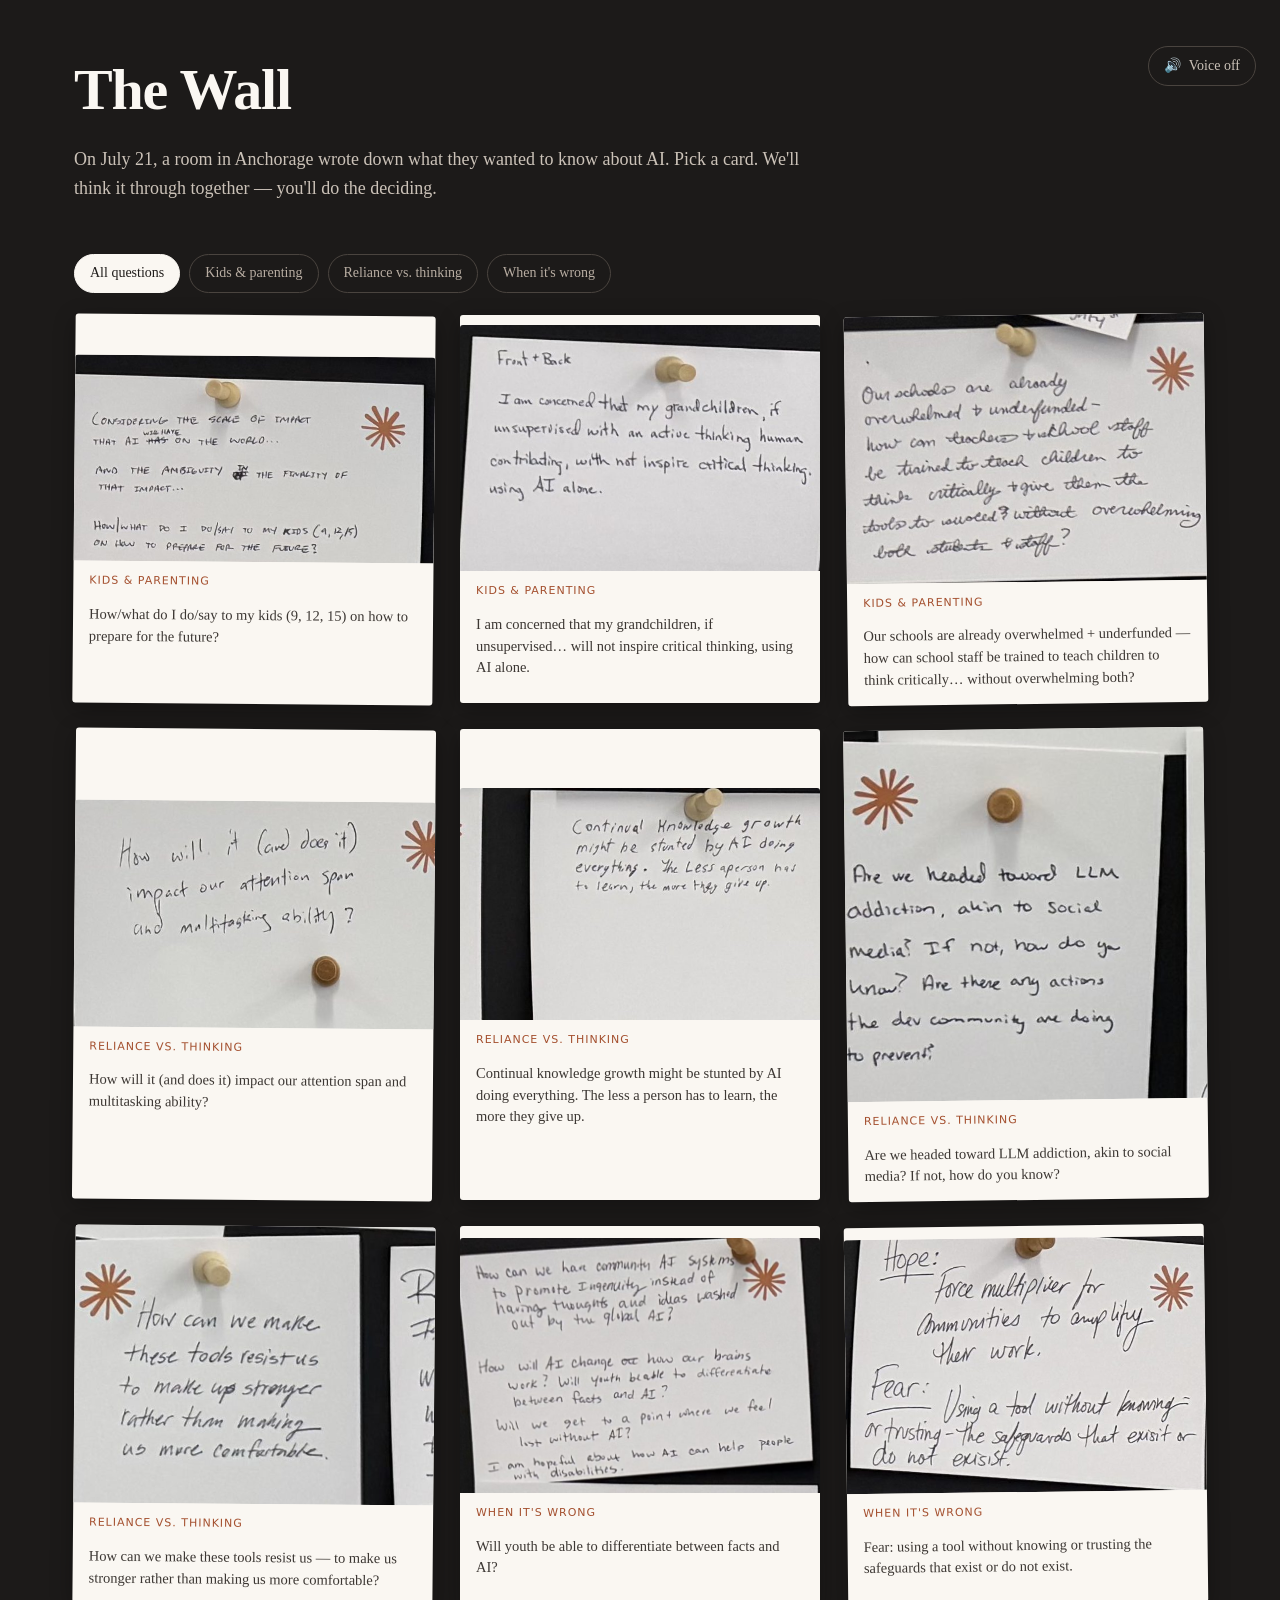
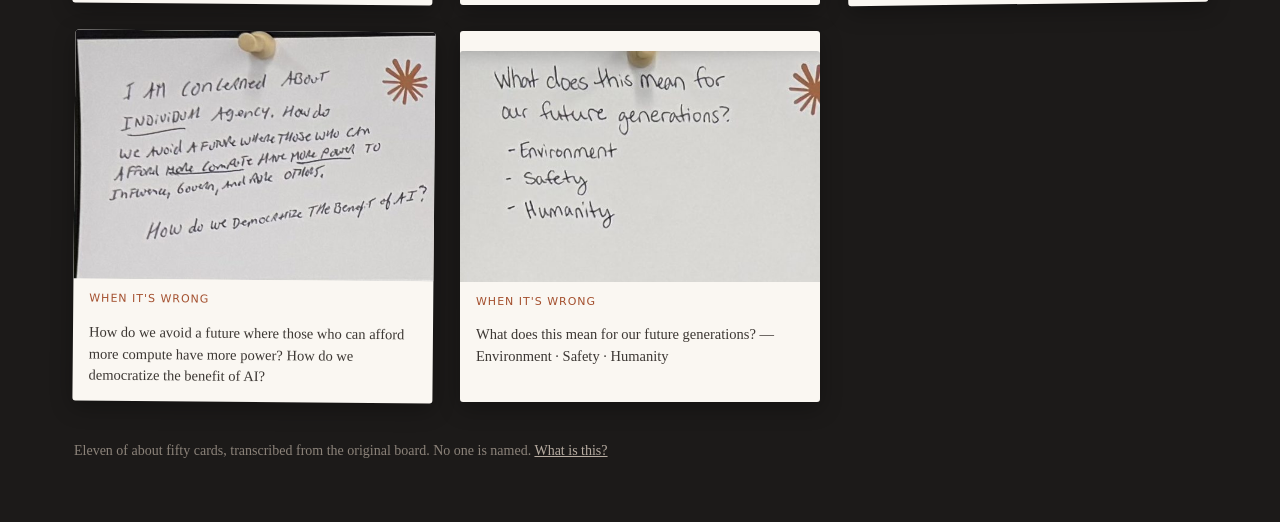
==== src/index.html @ 05d1968d "The Wall — a card-based guide to hard questions about AI Built at the Anchorage Claude Impact Lab, 2" ====
<!doctype html>
<html lang="en">
<head>
<meta charset="utf-8">
<meta name="viewport" content="width=device-width, initial-scale=1">
<title>The Wall — questions Anchorage asked about AI</title>
<link rel="stylesheet" href="style.css">
</head>
<body>

<header class="site">
  <div class="wrap">
    <h1>The Wall</h1>
    <p class="sub">On July&nbsp;21, a room in Anchorage wrote down what they wanted to know about AI.
       Pick a card. We'll think it through together — you'll do the deciding.</p>
    <button id="voice" class="voice" aria-pressed="false" title="Read questions aloud">
      <span class="ico" aria-hidden="true">🔊</span><span class="lbl">Voice off</span>
    </button>
  </div>
</header>

<!-- ---------- view 1: the board ---------- -->
<main id="board" class="wrap board-view">
  <nav class="filters" aria-label="Filter cards by topic">
    <button class="chip on" data-topic="all">All questions</button>
  </nav>
  <div id="wall" class="wall"></div>
  <p class="footnote">
    Eleven of about fifty cards, transcribed from the original board. No one is named.
    <a href="#" id="showAbout">What is this?</a>
  </p>
</main>

<!-- ---------- view 2: the interview ---------- -->
<main id="interview" class="wrap interview-view" hidden>
  <button class="back" data-back>← the wall</button>
  <figure class="chosen">
    <img id="ivCard" alt="">
    <figcaption id="ivText"></figcaption>
  </figure>

  <div class="q-area">
    <p class="step"><span id="qStep">1</span> of 3</p>
    <h2 id="qAsk" aria-live="polite"></h2>
    <div id="qOpts" class="opts"></div>
  </div>
</main>

<!-- ---------- view 3: the response ---------- -->
<main id="result" class="wrap result-view" hidden>
  <button class="back" data-back>← the wall</button>
  <figure class="chosen small">
    <img id="rsCard" alt="">
  </figure>

  <section class="part">
    <h2>The tradeoffs</h2>
    <ul id="rsTrade"></ul>
  </section>

  <section class="part accent">
    <h2>Three questions to ask yourself</h2>
    <ol id="rsAsk"></ol>
    <p class="tiny">These came from your three answers. They're yours to sit with — there's no submit button.</p>
  </section>

  <section class="part warn">
    <h2>Where this might be wrong</h2>
    <p id="rsWrong"></p>
  </section>

  <div class="end">
    <button class="ghost" data-back>Another card</button>
    <button class="ghost" id="redo">Answer differently</button>
  </div>
</main>

<dialog id="about">
  <h2>What is this?</h2>
  <p>On July 21, 2026, about fifty people in Anchorage each wrote a hope, a fear, or a
     question about AI on an index card and pinned it to a board. This is eleven of
     those cards, in the original handwriting.</p>
  <p>It was built on August 4, 2026 at the Claude Impact Lab at Alaska Pacific
     University, by a team who met that afternoon.</p>
  <p><strong>It does not answer the questions.</strong> It lays out the tradeoffs, hands you
     three questions to take away, and tells you where it might be wrong. That's
     deliberate — one of the cards on this wall asks how we make these tools
     <em>resist us, to make us stronger rather than making us more comfortable.</em>
     We took that seriously.</p>
  <p class="tiny">Nothing you tap is stored or sent anywhere. This page works with the
     network unplugged.</p>
  <form method="dialog"><button class="ghost">Close</button></form>
</dialog>

<script src="data.js"></script>
<script src="app.js"></script>
</body>
</html>
---- src/style.css ----
/* The Wall — Anchorage Claude Impact Lab, 2026-08-04
   No framework, no build step, no external requests. Opens from file://. */

:root {
  --board:   #1c1a19;
  --paper:   #faf7f2;
  --ink:     #201d1b;
  --muted:   #6c635c;
  --rule:    #ddd4c9;
  --terra:   #cc6a43;
  --terra-d: #a4502f;
  --warn:    #8a6d3b;
  --shadow:  0 6px 22px rgba(0,0,0,.30);
}

* { box-sizing: border-box; }

body {
  margin: 0;
  background: var(--board);
  color: var(--ink);
  font: 16px/1.6 ui-serif, Georgia, "Iowan Old Style", serif;
  -webkit-font-smoothing: antialiased;
}

.wrap { max-width: 1180px; margin: 0 auto; padding: 0 24px; }

/* ---------- header ---------- */

.site { padding: 44px 0 26px; color: var(--paper); position: relative; }
.site h1 {
  margin: 0 0 8px;
  font-size: clamp(34px, 6vw, 58px);
  letter-spacing: -.02em;
  font-weight: 600;
}
.sub { margin: 0; max-width: 46rem; color: #cbc2b8; font-size: clamp(15px, 1.6vw, 18px); }

.voice {
  position: absolute; top: 46px; right: 24px;
  display: inline-flex; align-items: center; gap: 8px;
  background: transparent; color: #cbc2b8;
  border: 1px solid #4a443f; border-radius: 999px;
  padding: 8px 15px; cursor: pointer;
  font: inherit; font-size: 14px;
}
.voice:hover { border-color: var(--terra); color: var(--paper); }
.voice[aria-pressed="true"] { background: var(--terra); border-color: var(--terra); color: #fff; }

/* ---------- filters ---------- */

.filters { display: flex; flex-wrap: wrap; gap: 9px; margin: 26px 0 22px; }
.chip {
  background: transparent; color: #b8ada2;
  border: 1px solid #4a443f; border-radius: 999px;
  padding: 7px 15px; cursor: pointer; font: inherit; font-size: 14px;
}
.chip:hover { border-color: #7d736a; color: var(--paper); }
.chip.on { background: var(--paper); border-color: var(--paper); color: var(--ink); }

/* ---------- the wall ---------- */

.wall {
  display: grid;
  grid-template-columns: repeat(auto-fill, minmax(275px, 1fr));
  gap: 26px;
  padding-bottom: 8px;
}

.card {
  position: relative;
  display: block; width: 100%; text-align: left;
  background: var(--paper);
  border: 0; border-radius: 3px;
  padding: 0 0 14px;
  cursor: pointer;
  box-shadow: var(--shadow);
  font: inherit; color: var(--ink);
  transition: transform .16s ease, box-shadow .16s ease;
}
.card:nth-child(3n)   { transform: rotate(-.7deg); }
.card:nth-child(3n+1) { transform: rotate(.5deg); }
.card:hover, .card:focus-visible {
  transform: rotate(0deg) translateY(-4px);
  box-shadow: 0 14px 34px rgba(0,0,0,.42);
  outline: none;
}
.card:focus-visible { box-shadow: 0 0 0 3px var(--terra), var(--shadow); }

.card img { display: block; width: 100%; height: auto; border-radius: 3px 3px 0 0; }

.card .ex {
  margin: 12px 16px 0;
  font-size: 14.5px; line-height: 1.5;
  color: #3c3733;
}
.card .tag {
  display: inline-block; margin: 11px 16px 0;
  font-family: ui-sans-serif, system-ui, sans-serif;
  font-size: 11px; letter-spacing: .09em; text-transform: uppercase;
  color: var(--terra-d);
}

.footnote {
  margin: 30px 0 60px; color: #8c837a; font-size: 14px;
}
.footnote a { color: #b8ada2; }

/* ---------- shared: sheet views ---------- */

.interview-view, .result-view { padding-bottom: 80px; }

.back {
  background: none; border: 0; color: #b8ada2;
  font: inherit; font-size: 15px; cursor: pointer;
  padding: 6px 0; margin: 6px 0 22px;
}
.back:hover { color: var(--paper); }

.chosen {
  margin: 0 0 30px; max-width: 560px;
  background: var(--paper); border-radius: 3px;
  box-shadow: var(--shadow); overflow: hidden;
}
.chosen img { display: block; width: 100%; height: auto; }
.chosen figcaption {
  padding: 14px 18px; font-size: 14.5px; color: #3c3733;
  border-top: 1px solid var(--rule);
}
.chosen.small { max-width: 380px; margin-bottom: 34px; }

/* ---------- interview ---------- */

.q-area { max-width: 720px; }
.step {
  font-family: ui-sans-serif, system-ui, sans-serif;
  font-size: 12px; letter-spacing: .1em; text-transform: uppercase;
  color: #8c837a; margin: 0 0 10px;
}
.q-area h2 {
  color: var(--paper); font-weight: 500;
  font-size: clamp(23px, 3.4vw, 33px); line-height: 1.3;
  margin: 0 0 28px; letter-spacing: -.01em;
}

.opts { display: flex; flex-direction: column; gap: 12px; }
.opt {
  background: var(--paper); color: var(--ink);
  border: 0; border-left: 4px solid transparent; border-radius: 3px;
  padding: 17px 20px; text-align: left; cursor: pointer;
  font: inherit; font-size: 17px;
  box-shadow: 0 3px 12px rgba(0,0,0,.24);
  transition: border-color .14s ease, transform .14s ease;
}
.opt:hover, .opt:focus-visible {
  border-left-color: var(--terra); transform: translateX(4px); outline: none;
}

/* ---------- result ---------- */

.part {
  background: var(--paper); border-radius: 4px;
  padding: 26px 30px; margin: 0 0 18px; max-width: 780px;
  box-shadow: var(--shadow);
}
.part h2 {
  margin: 0 0 16px; font-size: 13px; font-weight: 600;
  font-family: ui-sans-serif, system-ui, sans-serif;
  letter-spacing: .1em; text-transform: uppercase; color: var(--muted);
}
.part ul, .part ol { margin: 0; padding-left: 1.15em; }
.part li { margin-bottom: 13px; }
.part li:last-child { margin-bottom: 0; }

.part.accent { border-left: 4px solid var(--terra); }
.part.accent ol { font-size: 18px; }
.part.accent li { margin-bottom: 15px; }
.part.warn { border-left: 4px solid var(--warn); background: #f6f1e7; }

.tiny { font-size: 13.5px; color: var(--muted); margin: 16px 0 0; }

.end { display: flex; gap: 12px; margin-top: 28px; flex-wrap: wrap; }
.ghost {
  background: transparent; color: #cbc2b8;
  border: 1px solid #4a443f; border-radius: 999px;
  padding: 10px 20px; cursor: pointer; font: inherit; font-size: 15px;
}
.ghost:hover { border-color: var(--terra); color: var(--paper); }

/* ---------- about ---------- */

dialog {
  max-width: 560px; border: 0; border-radius: 5px; padding: 32px 34px;
  background: var(--paper); color: var(--ink);
  box-shadow: 0 24px 70px rgba(0,0,0,.55);
}
dialog::backdrop { background: rgba(0,0,0,.62); }
dialog h2 { margin: 0 0 16px; font-size: 25px; font-weight: 600; }
dialog p { margin: 0 0 14px; font-size: 15.5px; }
dialog .ghost { color: var(--muted); border-color: var(--rule); margin-top: 8px; }
dialog .ghost:hover { color: var(--ink); border-color: var(--muted); }

@media (max-width: 620px) {
  .voice { position: static; margin-top: 18px; }
  .part { padding: 22px 20px; }
}

@media (prefers-reduced-motion: reduce) {
  * { transition: none !important; }
  .card { transform: none !important; }
}
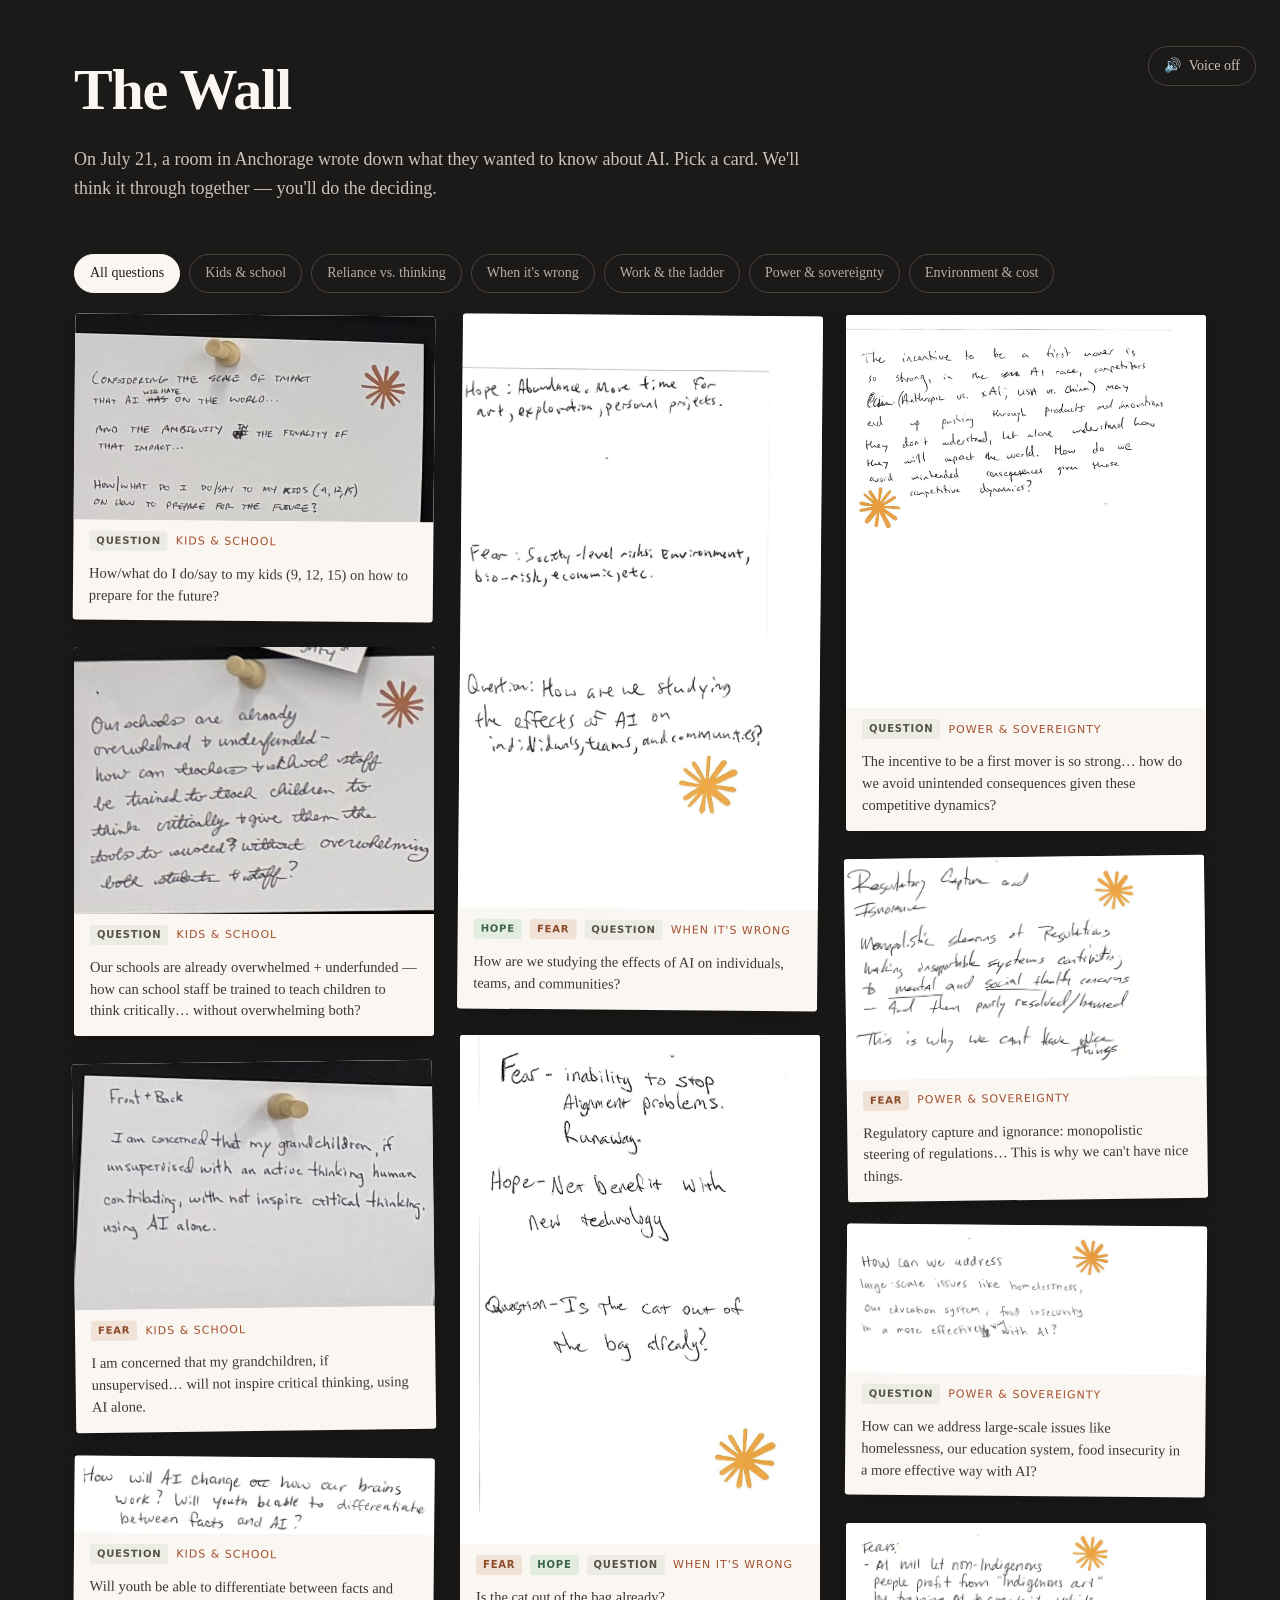
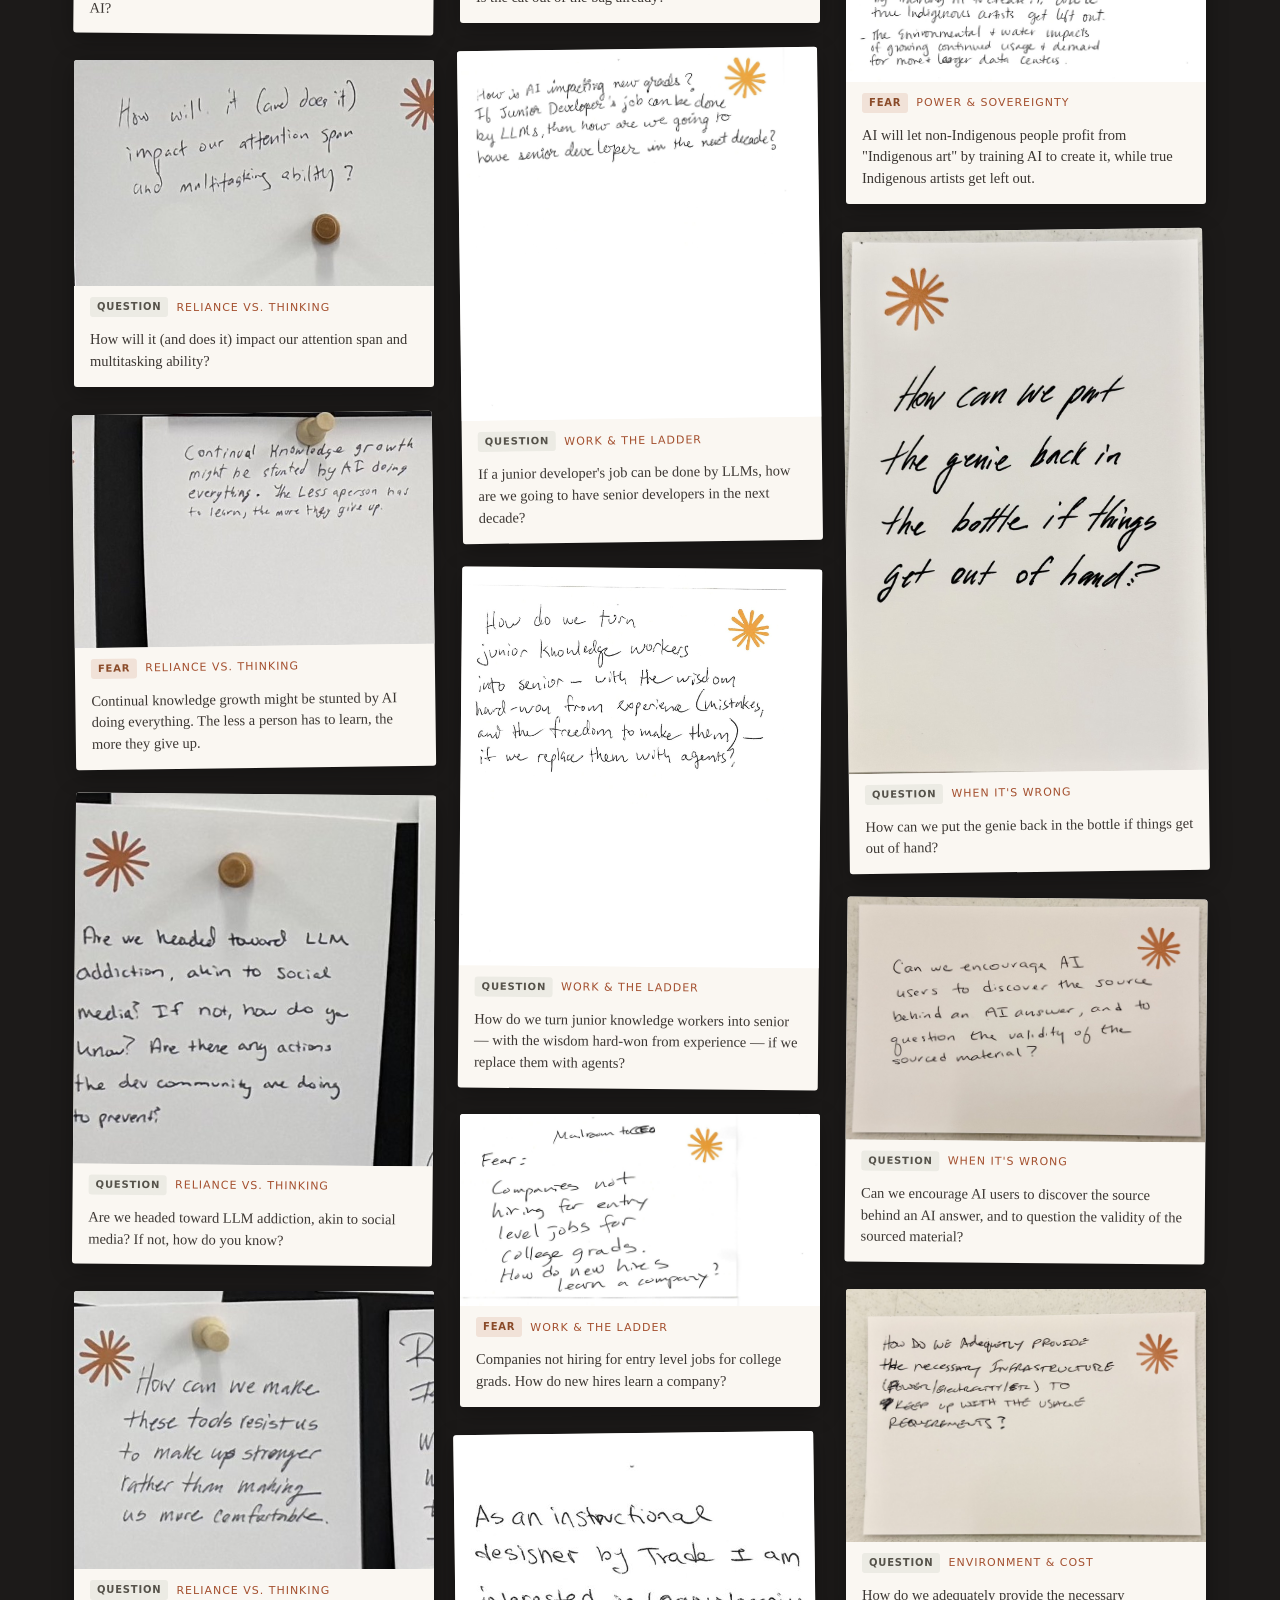
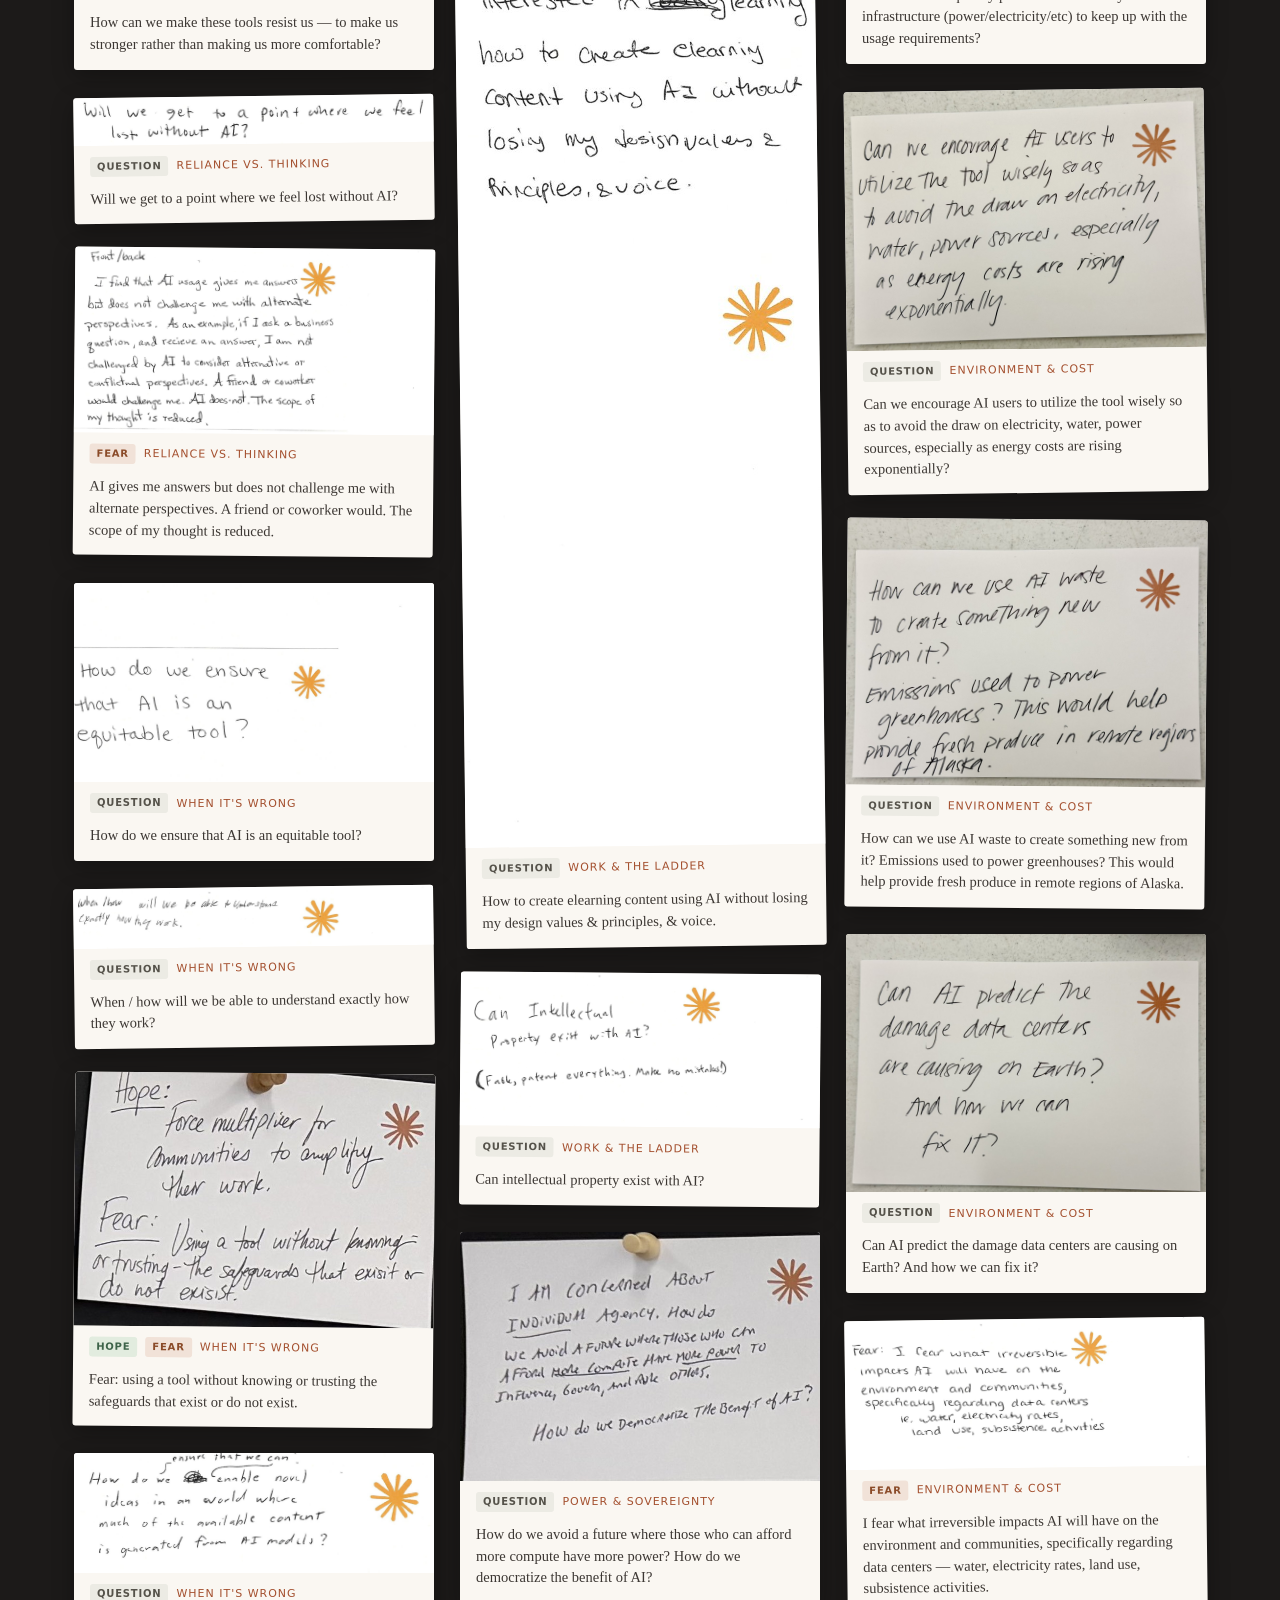
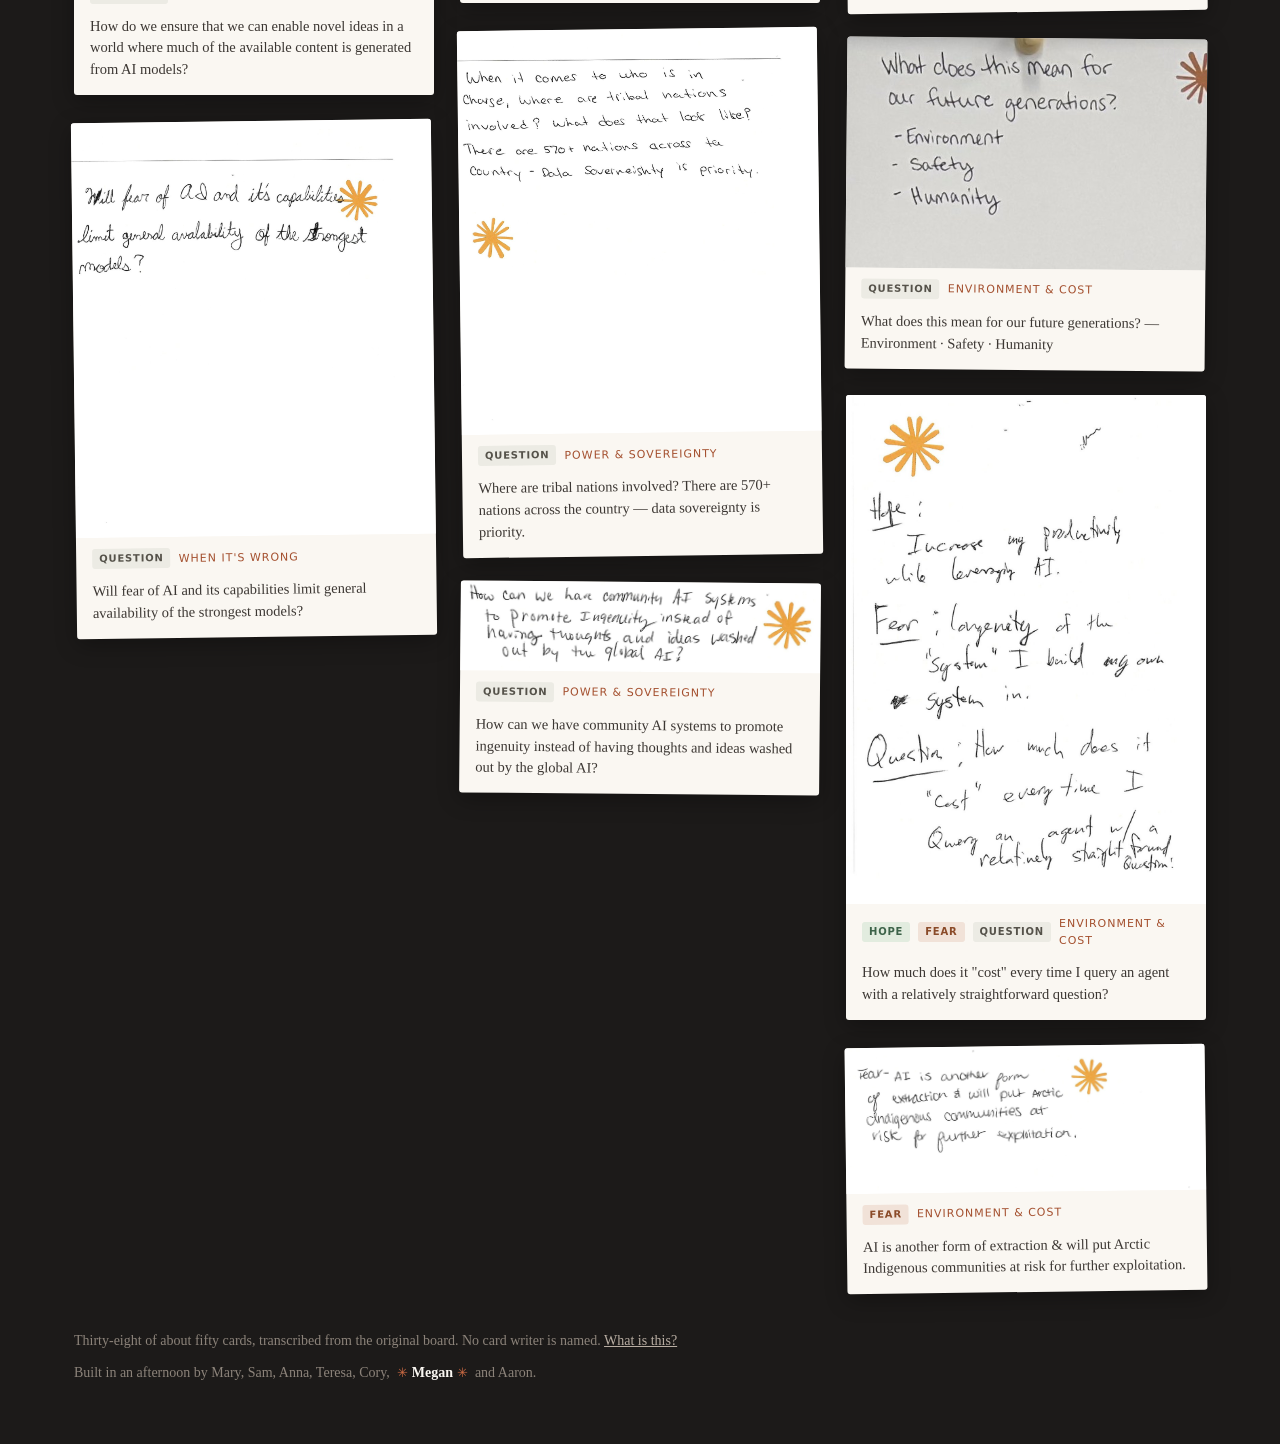
==== commit 567c0918: "Credit the team, file the inbox, add the genie card Team: Mary, Sam, Anna, Teresa, Cory, Megan and A" ====
--- a/src/index.html
+++ b/src/index.html
@@ -26,8 +26,13 @@
   </nav>
   <div id="wall" class="wall"></div>
   <p class="footnote">
-    Eleven of about fifty cards, transcribed from the original board. No one is named.
-    <a href="#" id="showAbout">What is this?</a>
+    Thirty-eight of about fifty cards, transcribed from the original board. No card
+    writer is named. <a href="#" id="showAbout">What is this?</a>
+  </p>
+
+  <p class="team">
+    Built in an afternoon by Mary, Sam, Anna, Teresa, Cory,
+    <span class="starred"><b>Megan</b></span> and Aaron.
   </p>
 </main>
 
@@ -78,10 +83,16 @@
 <dialog id="about">
   <h2>What is this?</h2>
   <p>On July 21, 2026, about fifty people in Anchorage each wrote a hope, a fear, or a
-     question about AI on an index card and pinned it to a board. This is eleven of
+     question about AI on an index card and pinned it to a board. This is thirty-eight of
      those cards, in the original handwriting.</p>
   <p>It was built on August 4, 2026 at the Claude Impact Lab at Alaska Pacific
-     University, by a team who met that afternoon.</p>
+     University, by a team who met that afternoon:</p>
+
+  <p class="credits">
+    Mary · Sam · Anna · Teresa · Cory ·
+    <span class="starred"><b>Megan</b></span> ·
+    Aaron
+  </p>
   <p><strong>It does not answer the questions.</strong> It lays out the tradeoffs, hands you
      three questions to take away, and tells you where it might be wrong. That's
      deliberate — one of the cards on this wall asks how we make these tools
--- a/src/style.css
+++ b/src/style.css
@@ -61,11 +61,11 @@
 /* ---------- the wall ---------- */
 
 .wall {
-  display: grid;
-  grid-template-columns: repeat(auto-fill, minmax(275px, 1fr));
-  gap: 26px;
+  columns: 275px 4;
+  column-gap: 26px;
   padding-bottom: 8px;
 }
+.wall .card { margin-bottom: 26px; break-inside: avoid; }
 
 .card {
   position: relative;
@@ -87,7 +87,17 @@
 }
 .card:focus-visible { box-shadow: 0 0 0 3px var(--terra), var(--shadow); }
 
-.card img { display: block; width: 100%; height: auto; border-radius: 3px 3px 0 0; }
+/* Cards keep their own proportions. A one-line question and a card crammed with
+   seven lines are not the same shape, and forcing them into a uniform grid read
+   as stock photography — the unevenness is the evidence that people wrote these.
+   The grid uses masonry-ish auto rows rather than stretching anything. */
+.card img {
+  display: block;
+  width: 100%;
+  height: auto;
+  border-radius: 3px 3px 0 0;
+  background: #fff;
+}
 
 .card .ex {
   margin: 12px 16px 0;
@@ -95,16 +105,50 @@
   color: #3c3733;
 }
 .card .tag {
-  display: inline-block; margin: 11px 16px 0;
+  display: flex; align-items: center; gap: 8px; margin: 11px 16px 0;
   font-family: ui-sans-serif, system-ui, sans-serif;
   font-size: 11px; letter-spacing: .09em; text-transform: uppercase;
   color: var(--terra-d);
 }
 
+/* The writer's own label for their card. Their framing, not ours. */
+.kind {
+  font-style: normal; font-weight: 600; font-size: 10px;
+  padding: 2px 7px; border-radius: 3px; letter-spacing: .08em;
+}
+.kind-question { background: #ecebe4; color: #55524a; }
+.kind-fear     { background: #f1e2d8; color: #8a4a28; }
+.kind-hope     { background: #e2ecdf; color: #3d6349; }
+
 .footnote {
-  margin: 30px 0 60px; color: #8c837a; font-size: 14px;
+  margin: 30px 0 10px; color: #8c837a; font-size: 14px;
 }
 .footnote a { color: #b8ada2; }
+
+.team { margin: 0 0 60px; color: #8c837a; font-size: 14px; }
+
+/* Megan, in stars — the starburst is the mark printed on every card in the room. */
+.starred {
+  white-space: nowrap;
+  color: var(--paper);
+}
+.starred b { font-weight: 600; }
+.starred::before,
+.starred::after {
+  content: "✳";
+  color: var(--terra);
+  font-size: .95em;
+  padding: 0 .28em;
+  vertical-align: baseline;
+}
+
+.credits {
+  margin: 0 0 18px !important;
+  font-size: 16px !important;
+  line-height: 1.9;
+  color: var(--muted);
+}
+dialog .starred { color: var(--ink); }
 
 /* ---------- shared: sheet views ---------- */
 
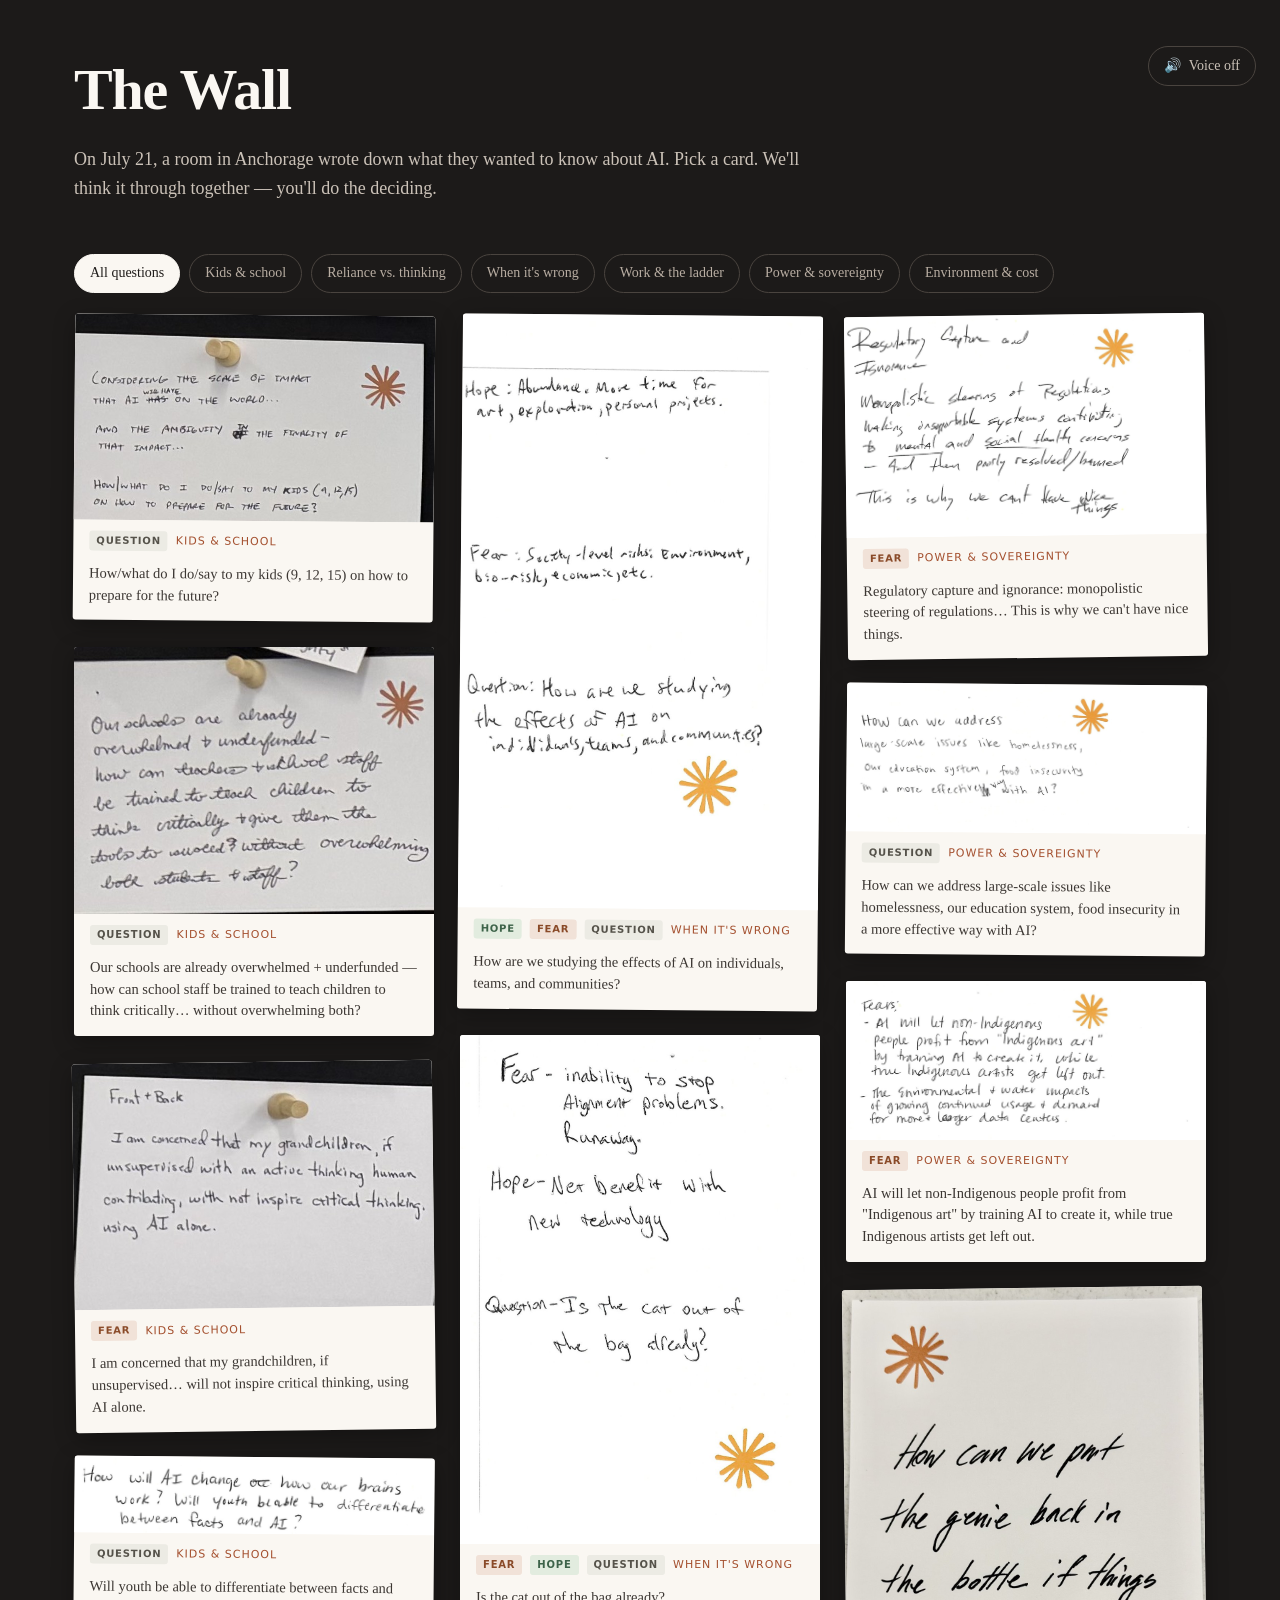
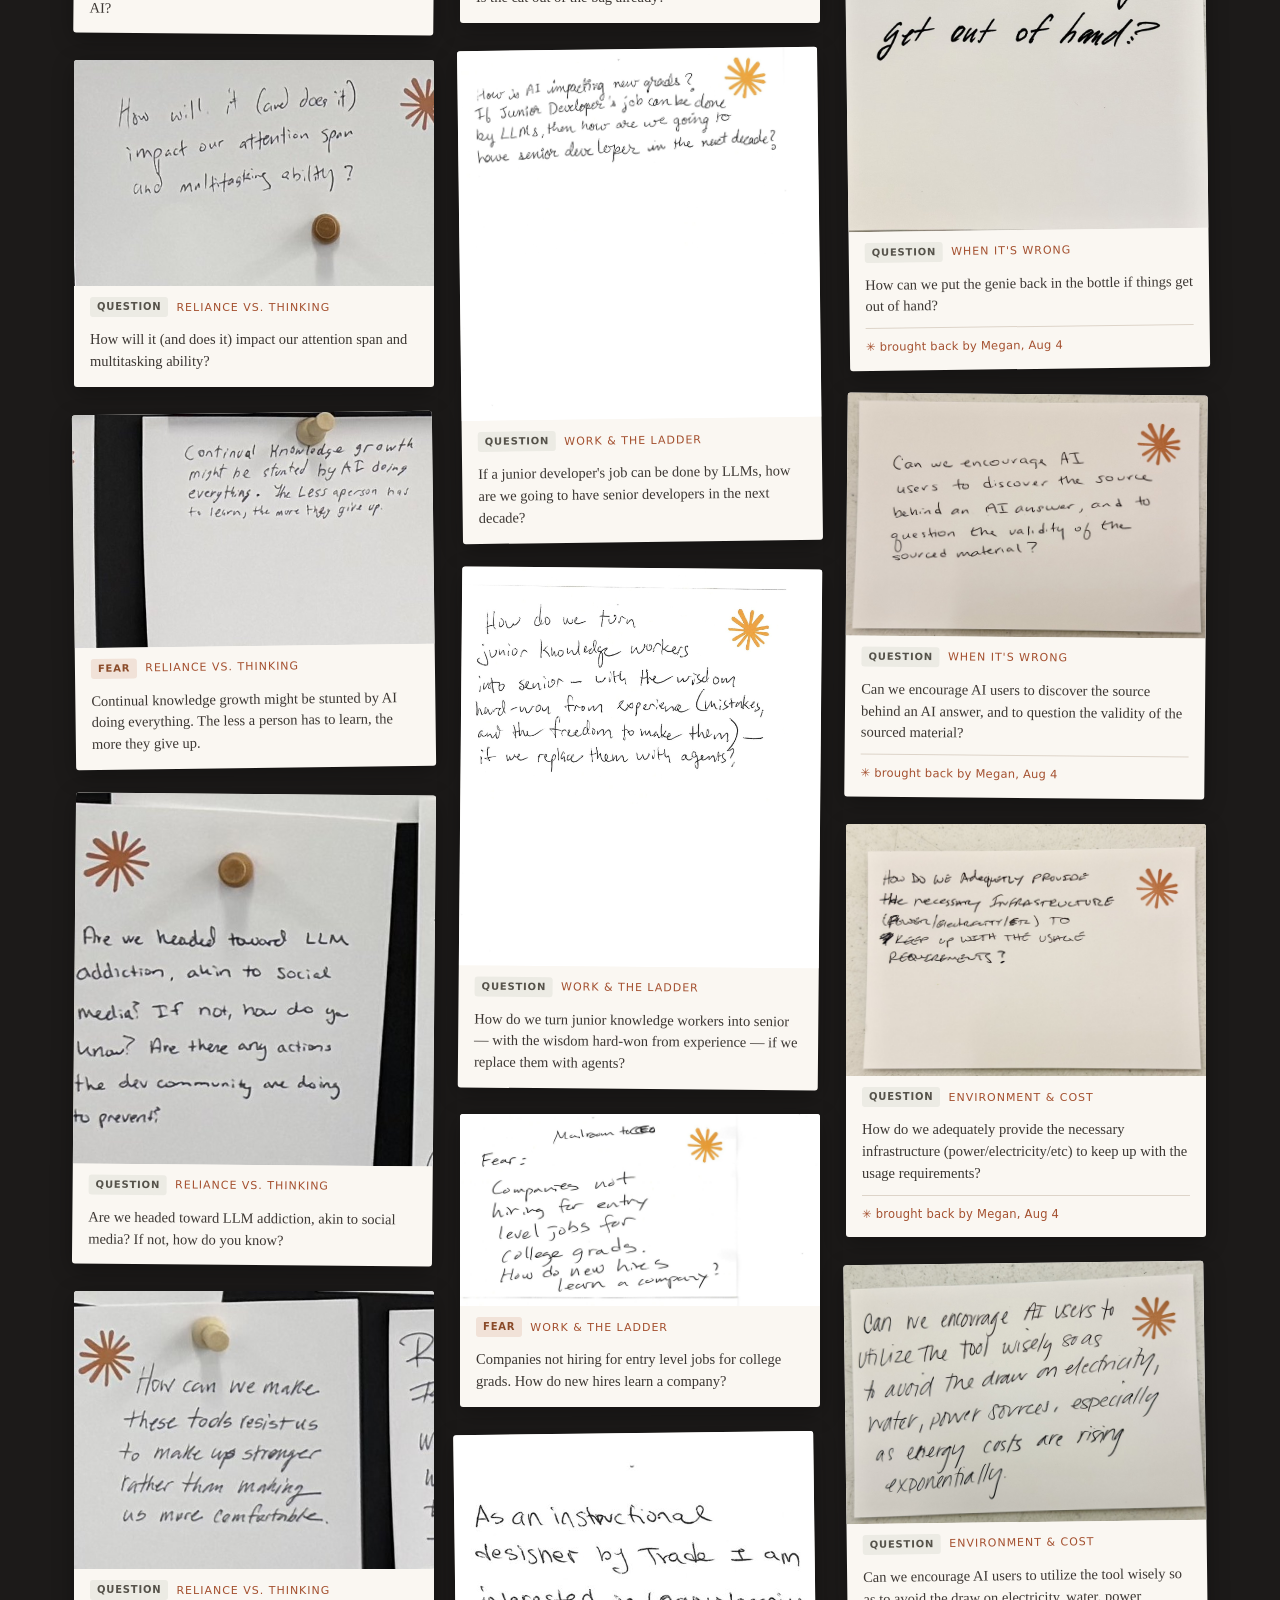
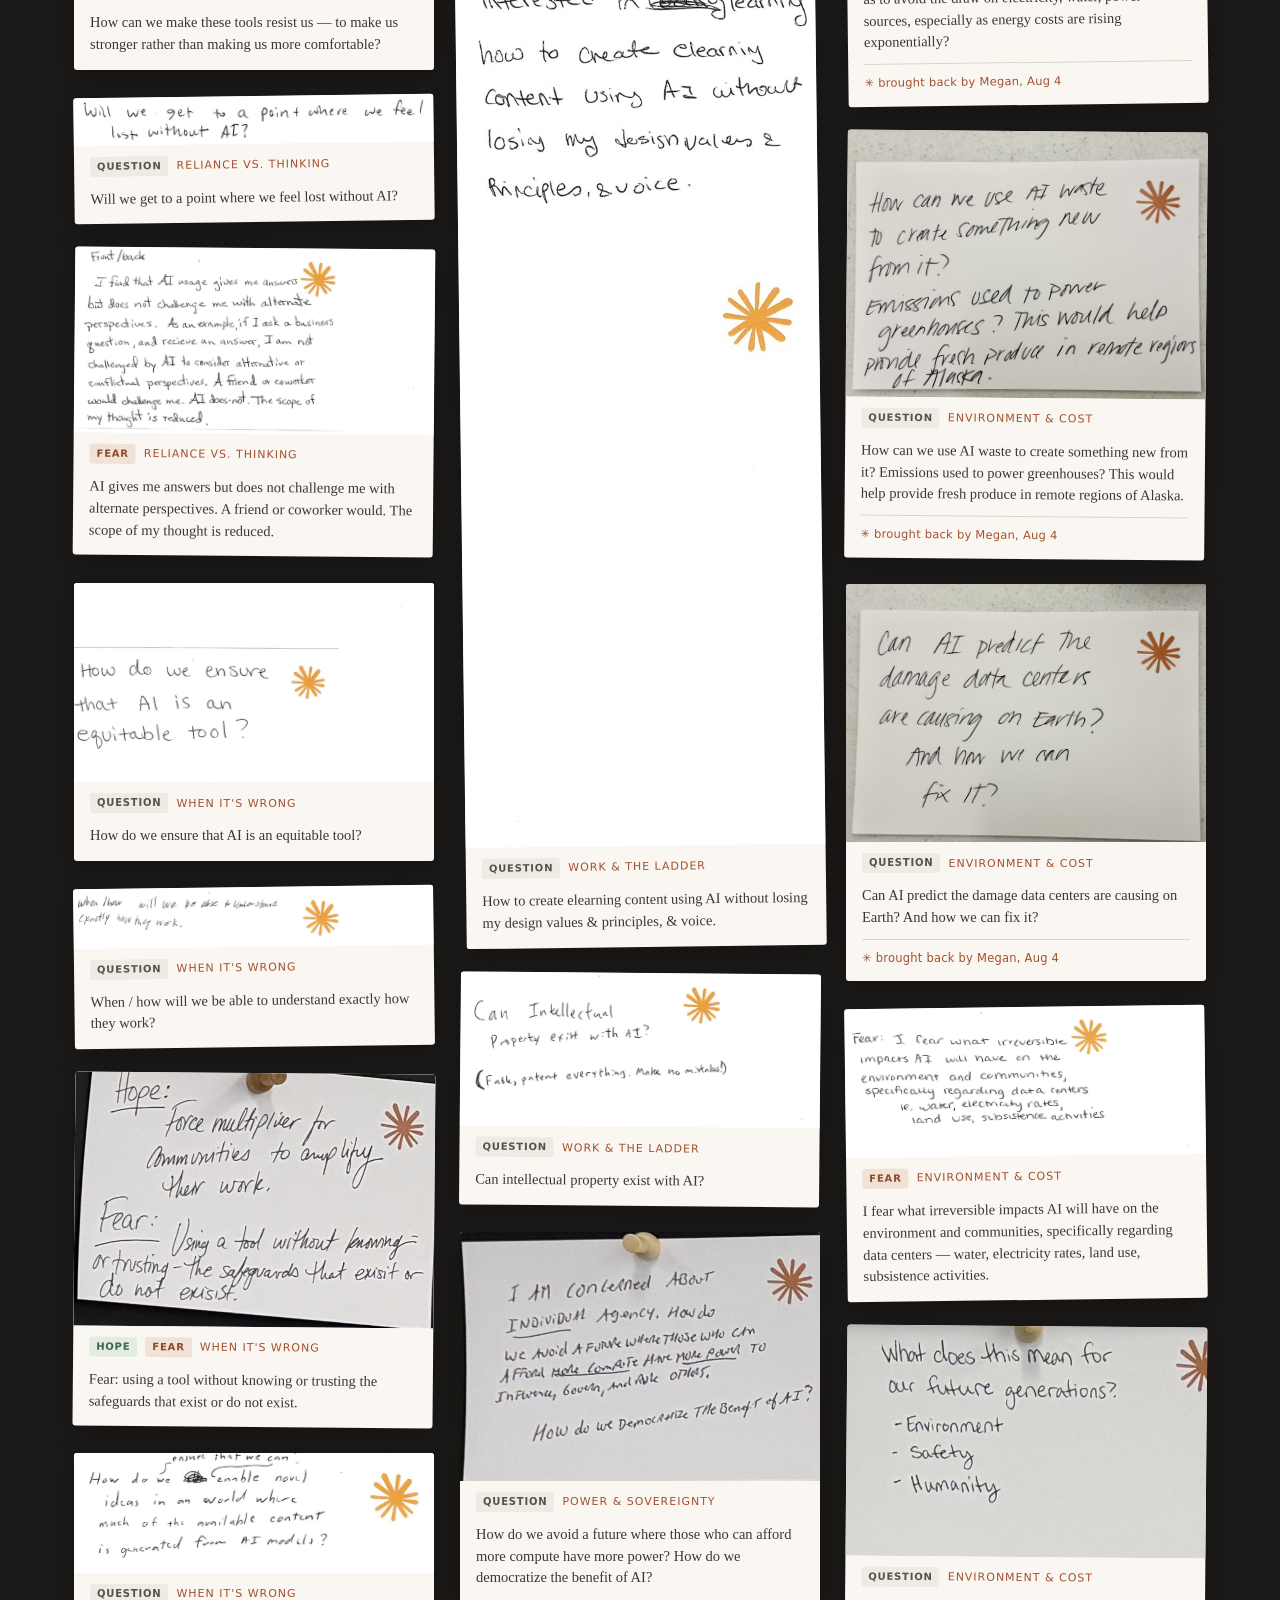
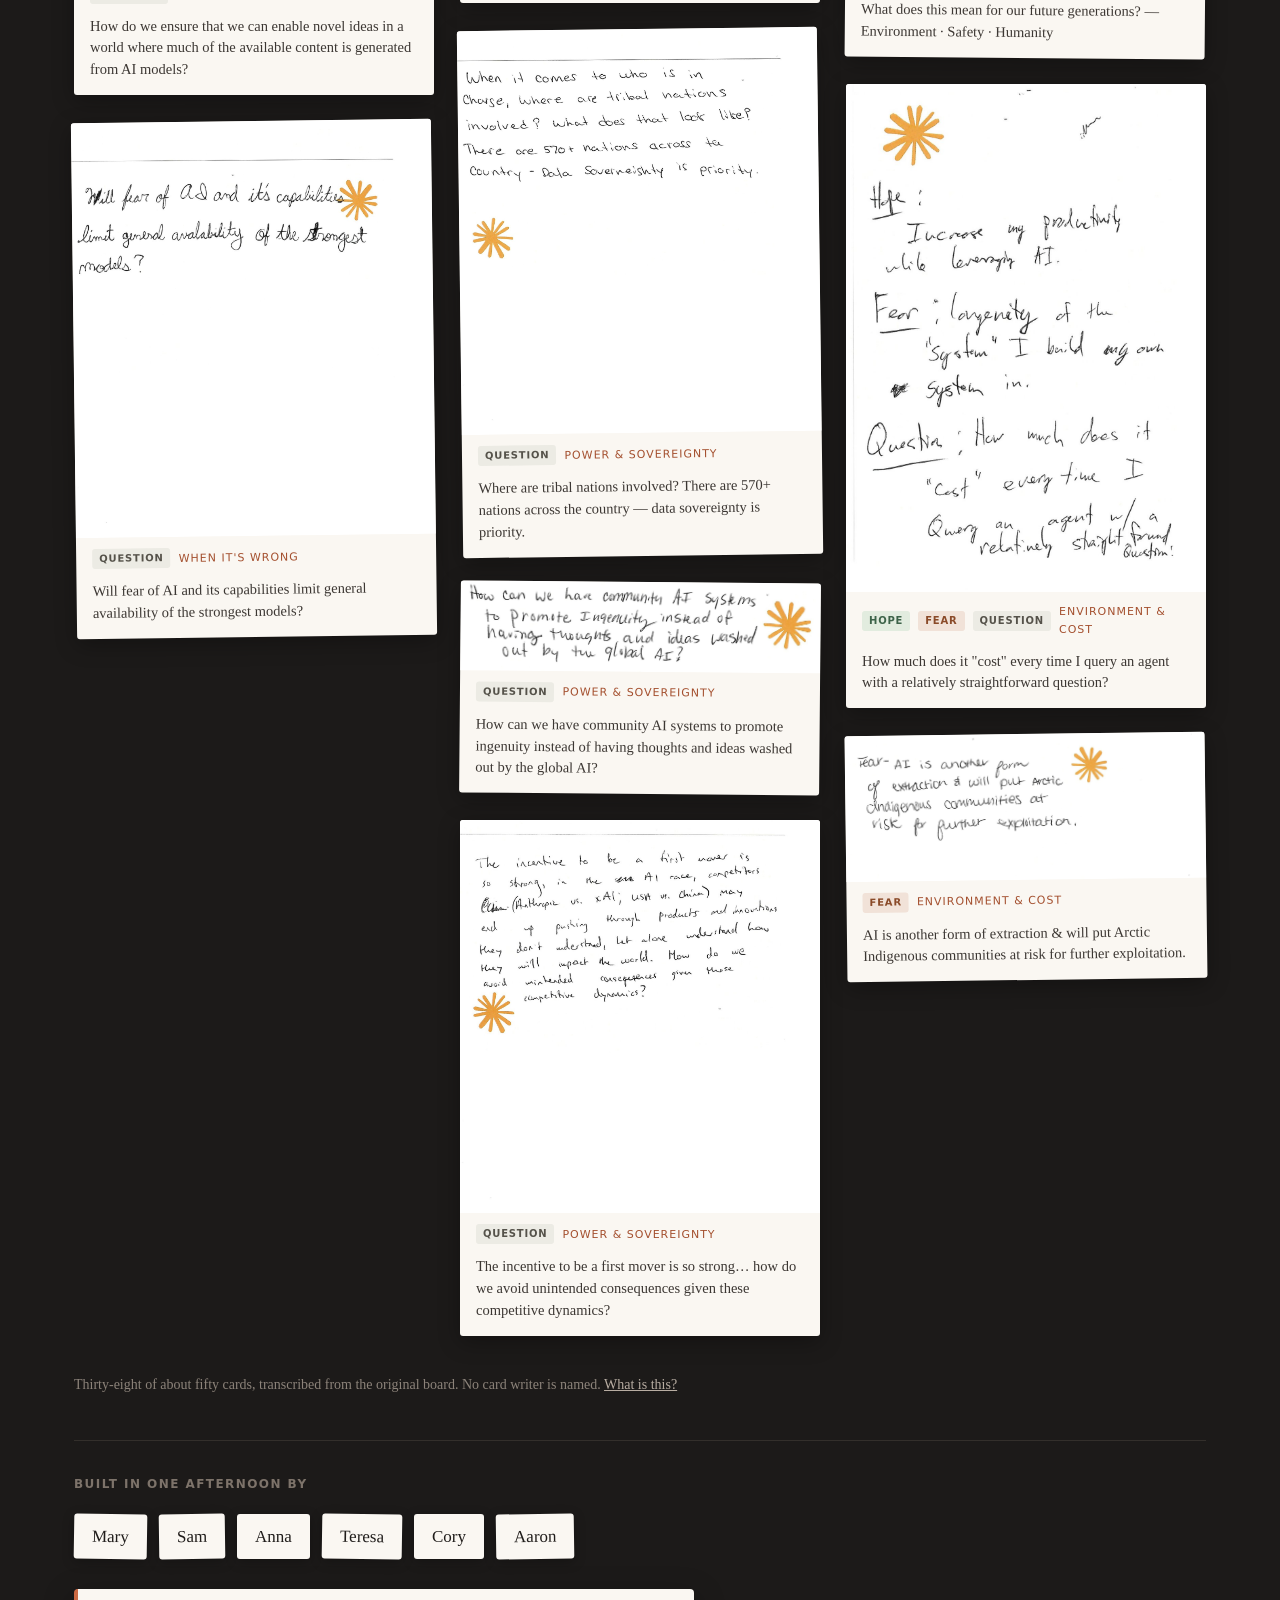
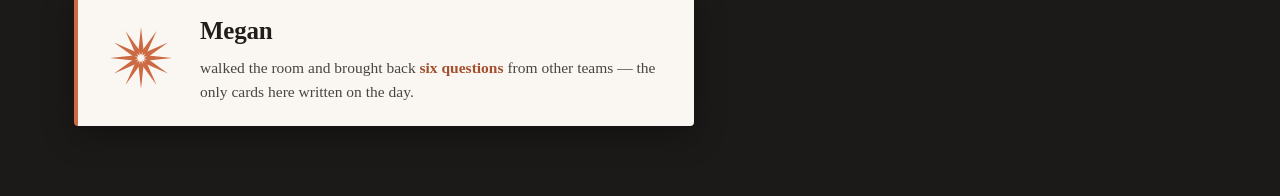
==== commit 61f7dedb: "Shout-outs on the main screen, and a splash for Megan The team now appears on the board itself rathe" ====
--- a/src/index.html
+++ b/src/index.html
@@ -30,10 +30,37 @@
     writer is named. <a href="#" id="showAbout">What is this?</a>
   </p>
 
-  <p class="team">
-    Built in an afternoon by Mary, Sam, Anna, Teresa, Cory,
-    <span class="starred"><b>Megan</b></span> and Aaron.
-  </p>
+  <section class="crew" aria-labelledby="crewTitle">
+    <h2 id="crewTitle">Built in one afternoon by</h2>
+
+    <ul class="names">
+      <li>Mary</li><li>Sam</li><li>Anna</li>
+      <li>Teresa</li><li>Cory</li><li>Aaron</li>
+    </ul>
+
+    <figure class="splash">
+      <span class="burst" aria-hidden="true">
+        <svg viewBox="0 0 100 100" role="presentation">
+          <g class="rays">
+            <use href="#ray" transform="rotate(0 50 50)"/><use href="#ray" transform="rotate(30 50 50)"/>
+            <use href="#ray" transform="rotate(60 50 50)"/><use href="#ray" transform="rotate(90 50 50)"/>
+            <use href="#ray" transform="rotate(120 50 50)"/><use href="#ray" transform="rotate(150 50 50)"/>
+            <use href="#ray" transform="rotate(180 50 50)"/><use href="#ray" transform="rotate(210 50 50)"/>
+            <use href="#ray" transform="rotate(240 50 50)"/><use href="#ray" transform="rotate(270 50 50)"/>
+            <use href="#ray" transform="rotate(300 50 50)"/><use href="#ray" transform="rotate(330 50 50)"/>
+          </g>
+          <defs>
+            <path id="ray" d="M50 8 L53.4 40 L50 46 L46.6 40 Z"/>
+          </defs>
+        </svg>
+      </span>
+      <figcaption>
+        <strong>Megan</strong>
+        <span>walked the room and brought back <b>six questions</b> from other
+              teams — the only cards here written on the day.</span>
+      </figcaption>
+    </figure>
+  </section>
 </main>
 
 <!-- ---------- view 2: the interview ---------- -->
--- a/src/style.css
+++ b/src/style.css
@@ -120,12 +120,83 @@
 .kind-fear     { background: #f1e2d8; color: #8a4a28; }
 .kind-hope     { background: #e2ecdf; color: #3d6349; }
 
+/* the six cards Megan walked the room for */
+.gathered {
+  margin: 10px 16px 0; padding-top: 9px;
+  border-top: 1px solid var(--rule);
+  font-family: ui-sans-serif, system-ui, sans-serif;
+  font-size: 11.5px; letter-spacing: .02em; color: var(--terra-d);
+}
+
 .footnote {
   margin: 30px 0 10px; color: #8c837a; font-size: 14px;
 }
 .footnote a { color: #b8ada2; }
 
-.team { margin: 0 0 60px; color: #8c837a; font-size: 14px; }
+/* ---------- crew ---------- */
+
+.crew {
+  margin: 44px 0 70px;
+  padding-top: 34px;
+  border-top: 1px solid #332f2b;
+}
+.crew h2 {
+  margin: 0 0 20px;
+  font-family: ui-sans-serif, system-ui, sans-serif;
+  font-size: 12px; font-weight: 600; letter-spacing: .12em;
+  text-transform: uppercase; color: #7d736a;
+}
+
+.names {
+  list-style: none; margin: 0 0 30px; padding: 0;
+  display: flex; flex-wrap: wrap; gap: 10px 12px;
+}
+.names li {
+  background: var(--paper); color: var(--ink);
+  border-radius: 3px; padding: 9px 18px;
+  font-size: 17px; box-shadow: 0 3px 12px rgba(0,0,0,.26);
+}
+.names li:nth-child(2n)   { transform: rotate(-.8deg); }
+.names li:nth-child(3n+1) { transform: rotate(.9deg); }
+
+/* Megan's splash. The starburst is the mark printed on every card in the room —
+   here it's drawn rather than photographed, and it turns. */
+.splash {
+  margin: 0; display: flex; align-items: center; gap: 22px;
+  background: var(--paper); border-radius: 4px;
+  border-left: 4px solid var(--terra);
+  padding: 22px 26px; max-width: 620px;
+  box-shadow: 0 10px 30px rgba(0,0,0,.34);
+}
+.burst { flex: 0 0 74px; line-height: 0; }
+.burst svg { display: block; width: 74px; height: 74px; }
+.burst .rays {
+  fill: var(--terra);
+  /* transform-box is required: without it CSS reads transform-origin in screen
+     pixels rather than viewBox units, and the rays swing off-centre. */
+  transform-box: view-box;
+  transform-origin: 50% 50%;
+  animation: spin 26s linear infinite;
+}
+.burst use { animation: pulse 3.4s ease-in-out infinite; }
+.burst use:nth-child(2n) { animation-delay: -1.7s; }
+
+@keyframes spin  { to { transform: rotate(360deg); } }
+@keyframes pulse { 0%, 100% { opacity: 1; } 50% { opacity: .55; } }
+
+.splash figcaption { display: flex; flex-direction: column; gap: 5px; }
+.splash strong {
+  font-size: 25px; font-weight: 600; letter-spacing: -.01em;
+}
+.splash span { font-size: 15.5px; line-height: 1.55; color: #4a443e; }
+.splash b { font-weight: 600; color: var(--terra-d); }
+
+@media (max-width: 560px) {
+  .splash { flex-direction: column; align-items: flex-start; gap: 14px; }
+}
+@media (prefers-reduced-motion: reduce) {
+  .burst .rays, .burst use { animation: none; }
+}
 
 /* Megan, in stars — the starburst is the mark printed on every card in the room. */
 .starred {
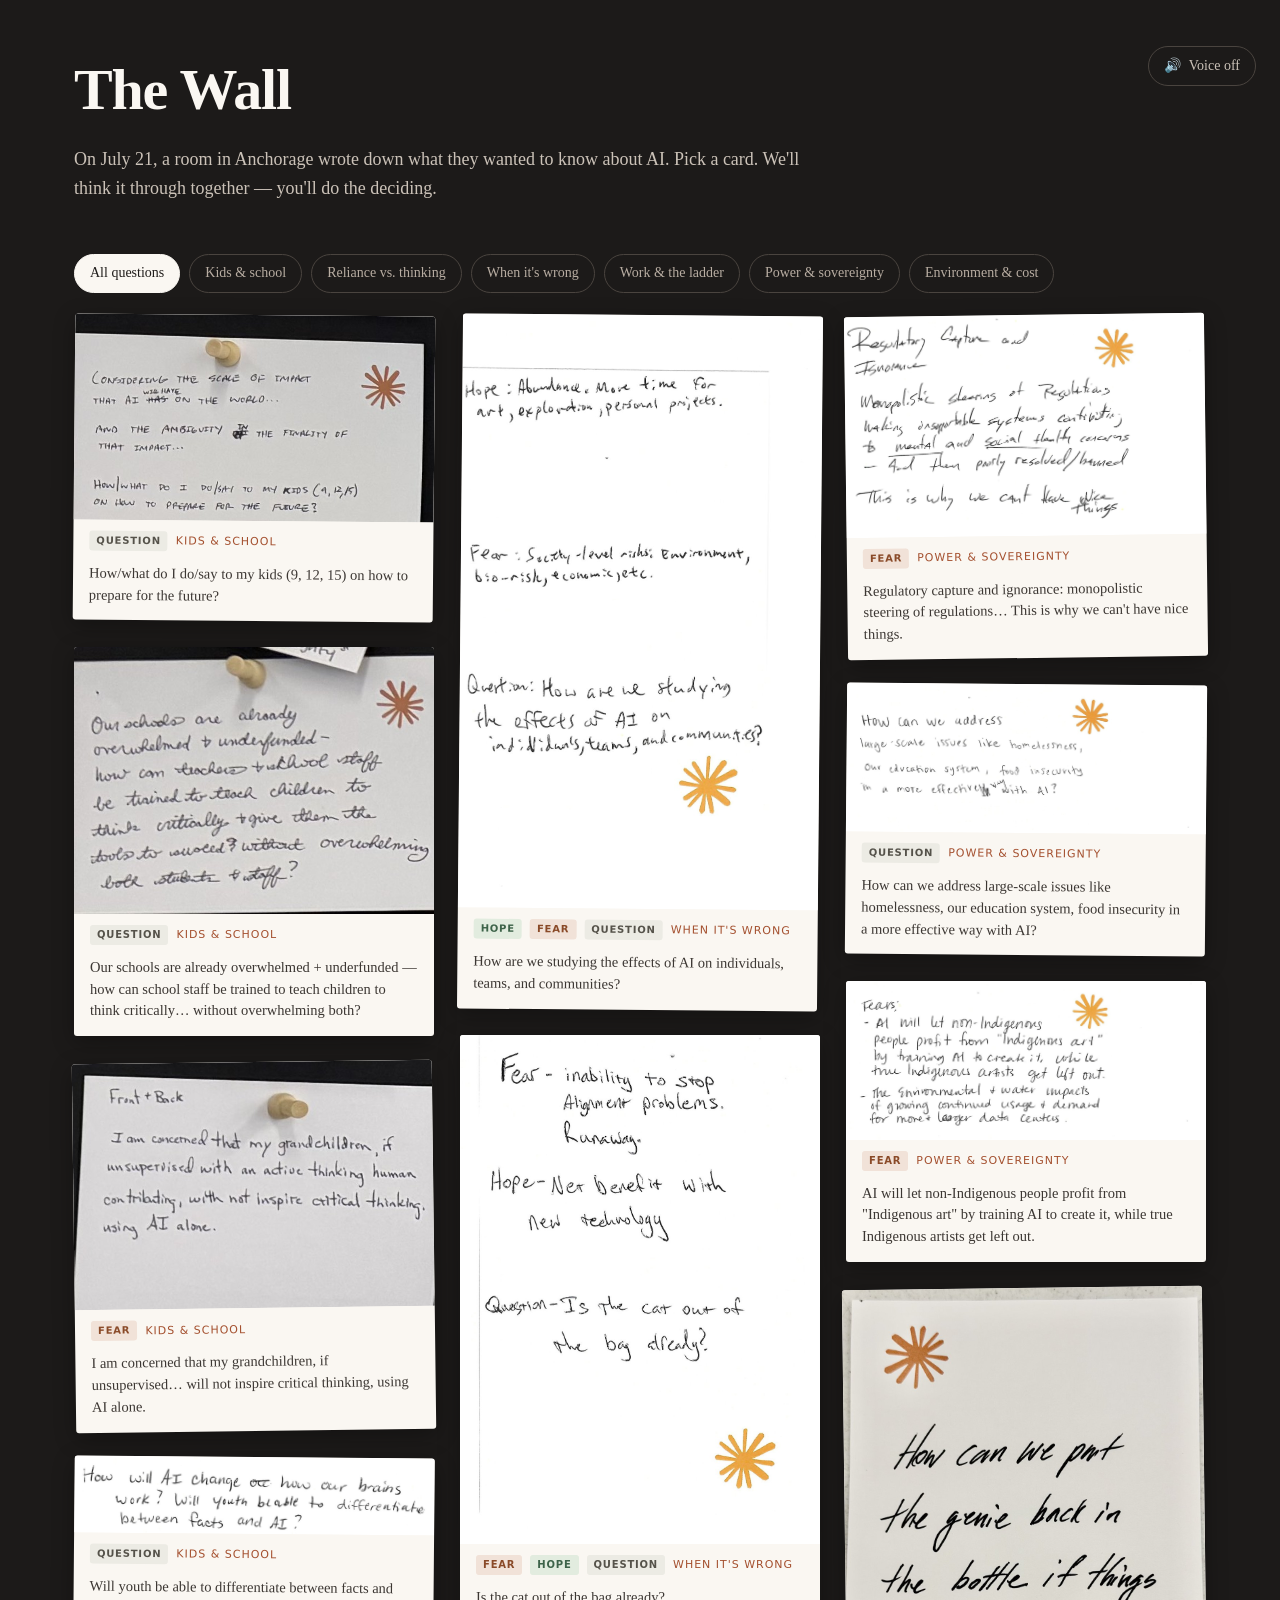
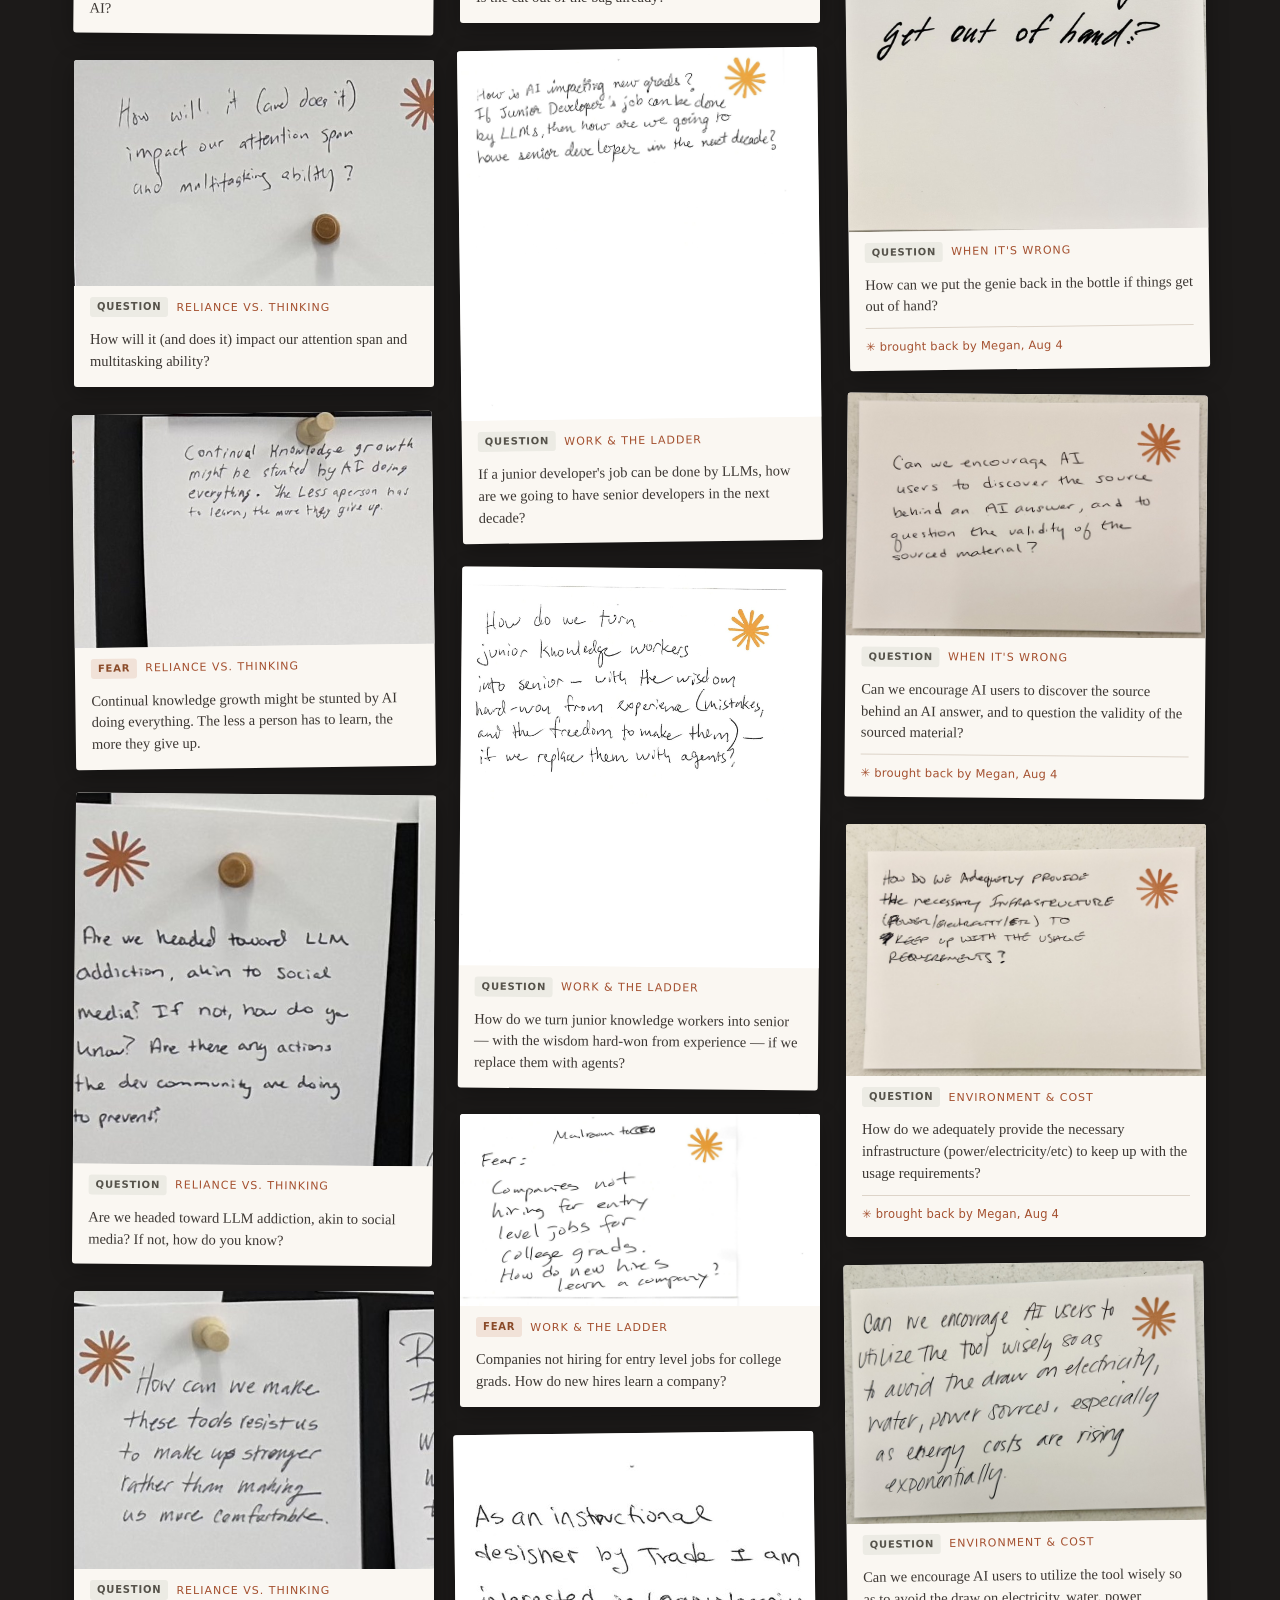
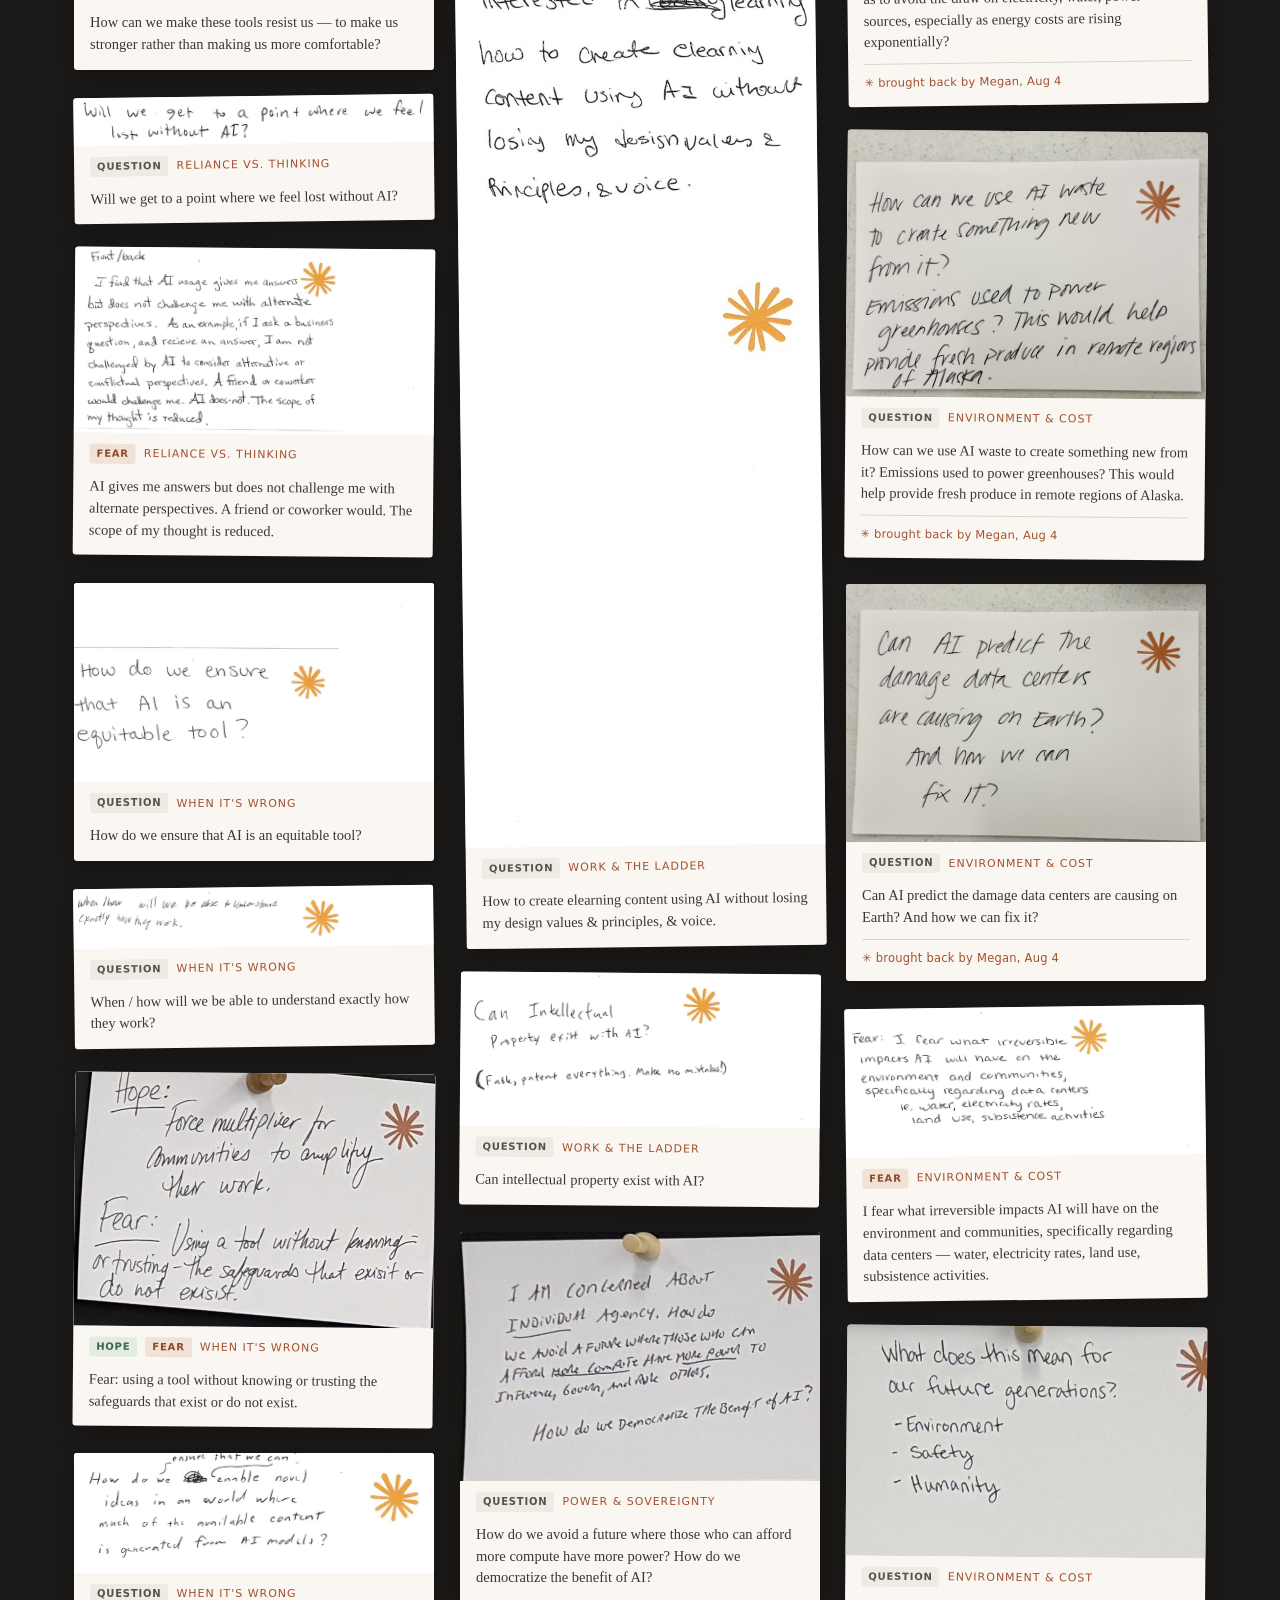
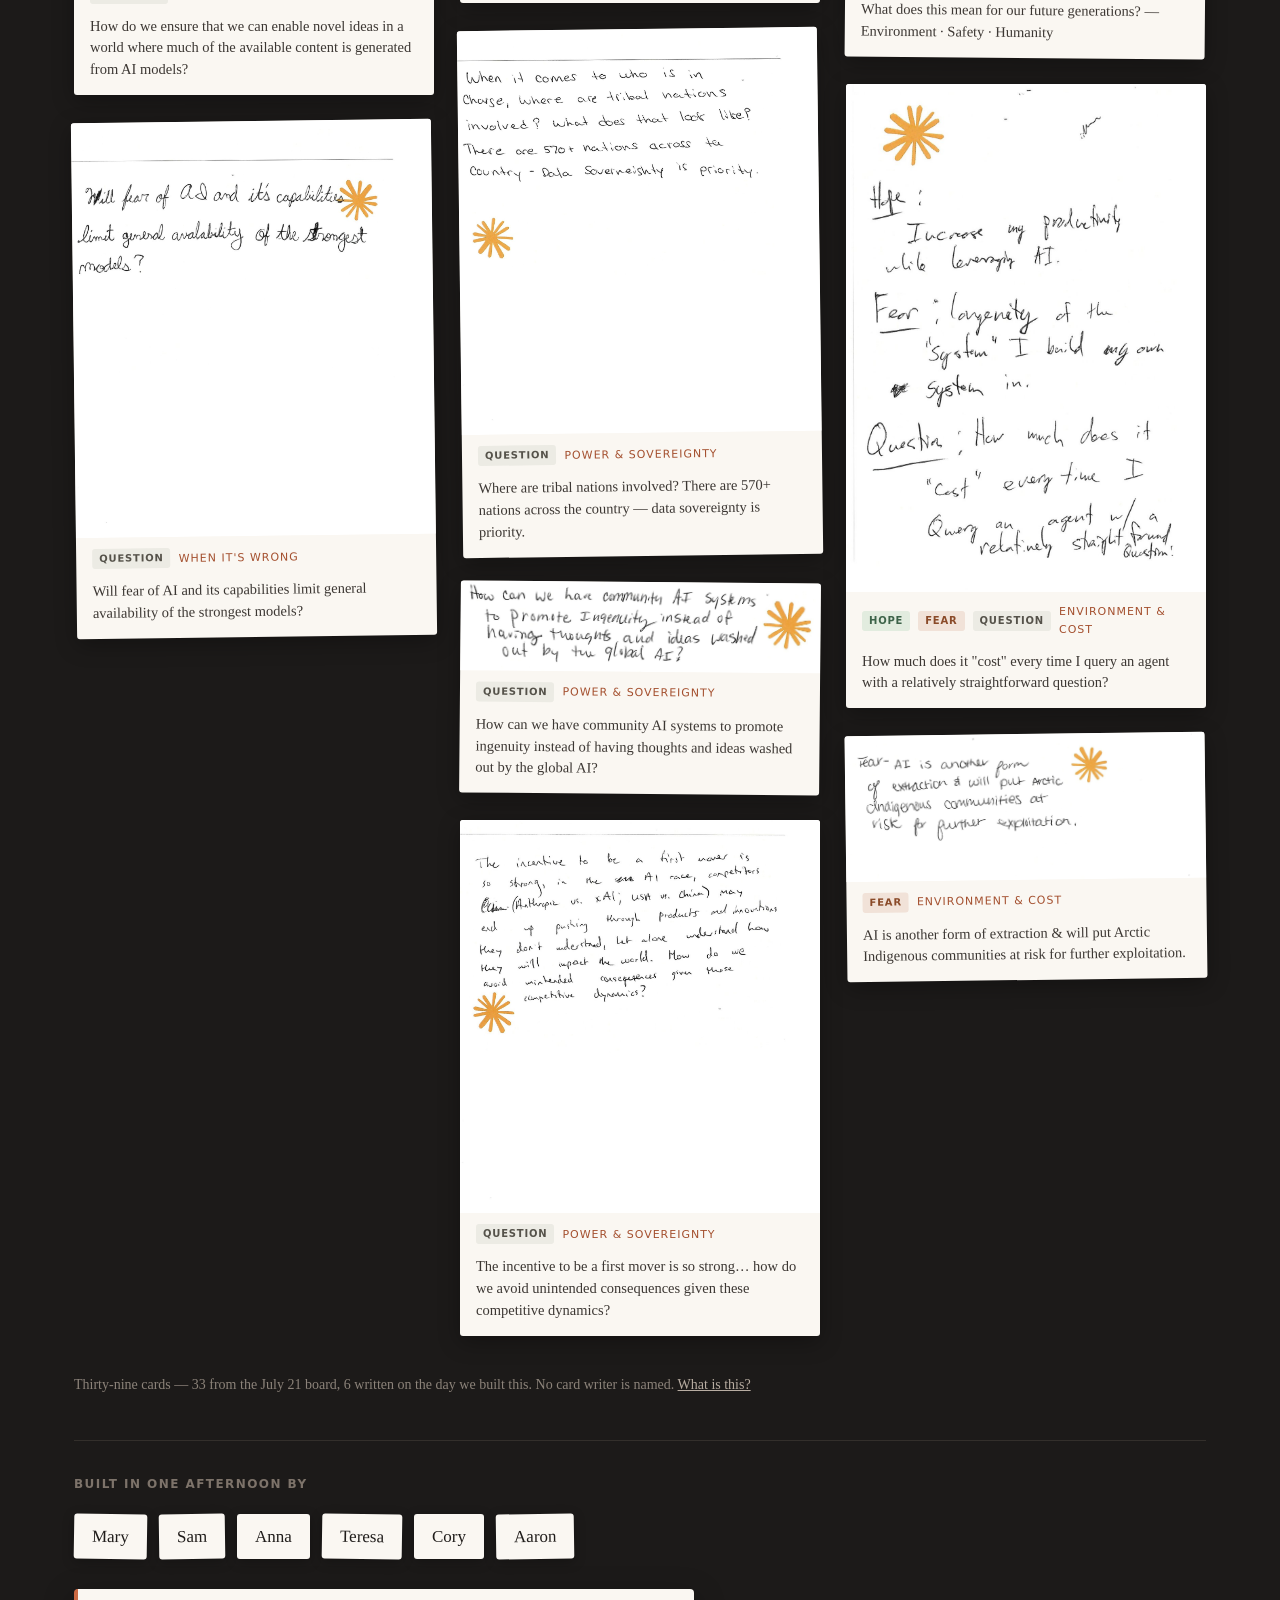
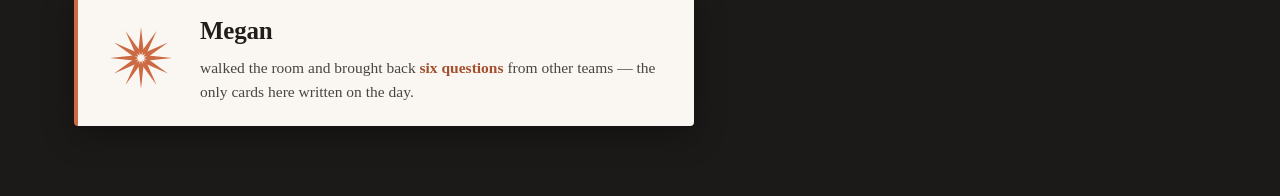
==== commit c9d7c859: "Correct three unsupported claims about July 21 Aaron asked whether the 7/21 details were real before" ====
--- a/src/index.html
+++ b/src/index.html
@@ -26,8 +26,8 @@
   </nav>
   <div id="wall" class="wall"></div>
   <p class="footnote">
-    Thirty-eight of about fifty cards, transcribed from the original board. No card
-    writer is named. <a href="#" id="showAbout">What is this?</a>
+    Thirty-nine cards — 33 from the July 21 board, 6 written on the day we built
+    this. No card writer is named. <a href="#" id="showAbout">What is this?</a>
   </p>
 
   <section class="crew" aria-labelledby="crewTitle">
@@ -51,11 +51,24 @@
           </g>
           <defs>
             <path id="ray" d="M50 8 L53.4 40 L50 46 L46.6 40 Z"/>
+            <!-- four-point sparkle, shared by the twinkles on the name -->
+            <path id="spark"
+                  d="M12 0 C12 6.6 17.4 12 24 12 C17.4 12 12 17.4 12 24
+                     C12 17.4 6.6 12 0 12 C6.6 12 12 6.6 12 0 Z"/>
           </defs>
         </svg>
       </span>
       <figcaption>
-        <strong>Megan</strong>
+        <strong class="name">
+          Megan
+          <span class="sparks" aria-hidden="true">
+            <svg class="s1" viewBox="0 0 24 24"><use href="#spark"/></svg>
+            <svg class="s2" viewBox="0 0 24 24"><use href="#spark"/></svg>
+            <svg class="s3" viewBox="0 0 24 24"><use href="#spark"/></svg>
+            <svg class="s4" viewBox="0 0 24 24"><use href="#spark"/></svg>
+            <svg class="s5" viewBox="0 0 24 24"><use href="#spark"/></svg>
+          </span>
+        </strong>
         <span>walked the room and brought back <b>six questions</b> from other
               teams — the only cards here written on the day.</span>
       </figcaption>
@@ -109,9 +122,12 @@
 
 <dialog id="about">
   <h2>What is this?</h2>
-  <p>On July 21, 2026, about fifty people in Anchorage each wrote a hope, a fear, or a
-     question about AI on an index card and pinned it to a board. This is thirty-eight of
-     those cards, in the original handwriting.</p>
+  <p>On July 21, 2026, a full room in Anchorage spent two hours on one question:
+     <em>what is AI doing to me, my kids, my community?</em> They were asked for one
+     hope, one fear and one hard question each, and pinned them to a corkboard.
+     We have 48 of those entries.</p>
+  <p>Thirty-three of the cards here come from that board, in the original
+     handwriting. Six more were written by other teams on the day we built this.</p>
   <p>It was built on August 4, 2026 at the Claude Impact Lab at Alaska Pacific
      University, by a team who met that afternoon:</p>
 
--- a/src/style.css
+++ b/src/style.css
@@ -188,6 +188,31 @@
 .splash strong {
   font-size: 25px; font-weight: 600; letter-spacing: -.01em;
 }
+
+/* Sparkles on the name. Positioned around the word rather than over it, so the
+   name stays legible — the twinkle is decoration, not a texture on the text. */
+.name { position: relative; display: inline-block; align-self: flex-start; }
+.sparks { position: absolute; inset: -14px -20px; pointer-events: none; }
+.sparks svg {
+  position: absolute;
+  fill: var(--terra);
+  opacity: 0;
+  transform: scale(0);
+  animation: twinkle 2.6s ease-in-out infinite;
+}
+/* Scattered by hand — an even distribution reads as a loading spinner. All of
+   them sit above or beside the word; none below, or they land on the sentence. */
+.sparks .s1 { width: 13px; height: 13px; top:  2px; left: -15px; animation-delay: 0s; }
+.sparks .s2 { width:  9px; height:  9px; top: -6px; left:  30px; animation-delay: .45s; }
+.sparks .s3 { width: 16px; height: 16px; top: -9px; right:  2px; animation-delay: .9s; fill: var(--terra-d); }
+.sparks .s4 { width:  8px; height:  8px; top:  16px; right: -14px; animation-delay: 1.4s; }
+.sparks .s5 { width: 11px; height: 11px; top: -11px; left:  74px; animation-delay: 1.9s; }
+
+@keyframes twinkle {
+  0%, 100% { opacity: 0; transform: scale(0)   rotate(0deg); }
+  35%      { opacity: 1; transform: scale(1)   rotate(45deg); }
+  60%      { opacity: .8; transform: scale(.75) rotate(70deg); }
+}
 .splash span { font-size: 15.5px; line-height: 1.55; color: #4a443e; }
 .splash b { font-weight: 600; color: var(--terra-d); }
 
@@ -196,6 +221,8 @@
 }
 @media (prefers-reduced-motion: reduce) {
   .burst .rays, .burst use { animation: none; }
+  /* sparkles hold still and visible rather than vanishing entirely */
+  .sparks svg { animation: none; opacity: .9; transform: scale(1) rotate(45deg); }
 }
 
 /* Megan, in stars — the starburst is the mark printed on every card in the room. */
